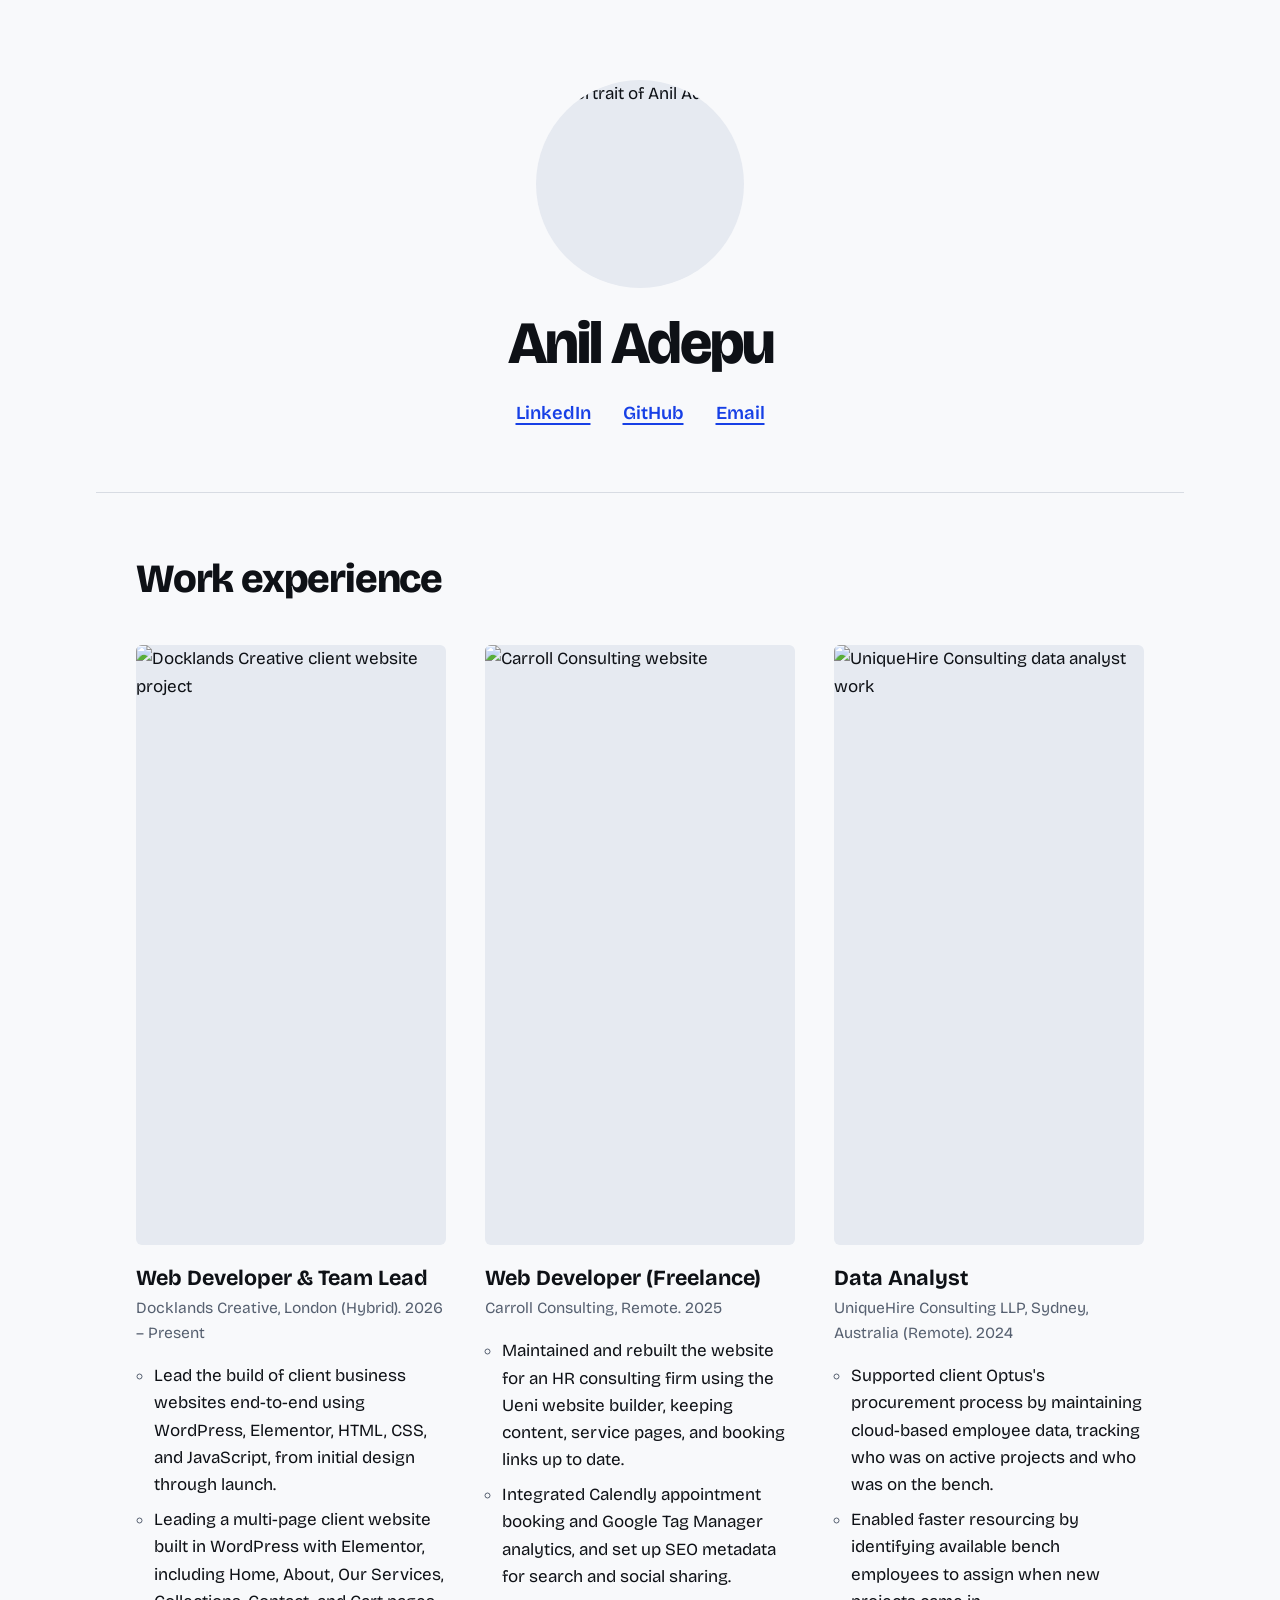
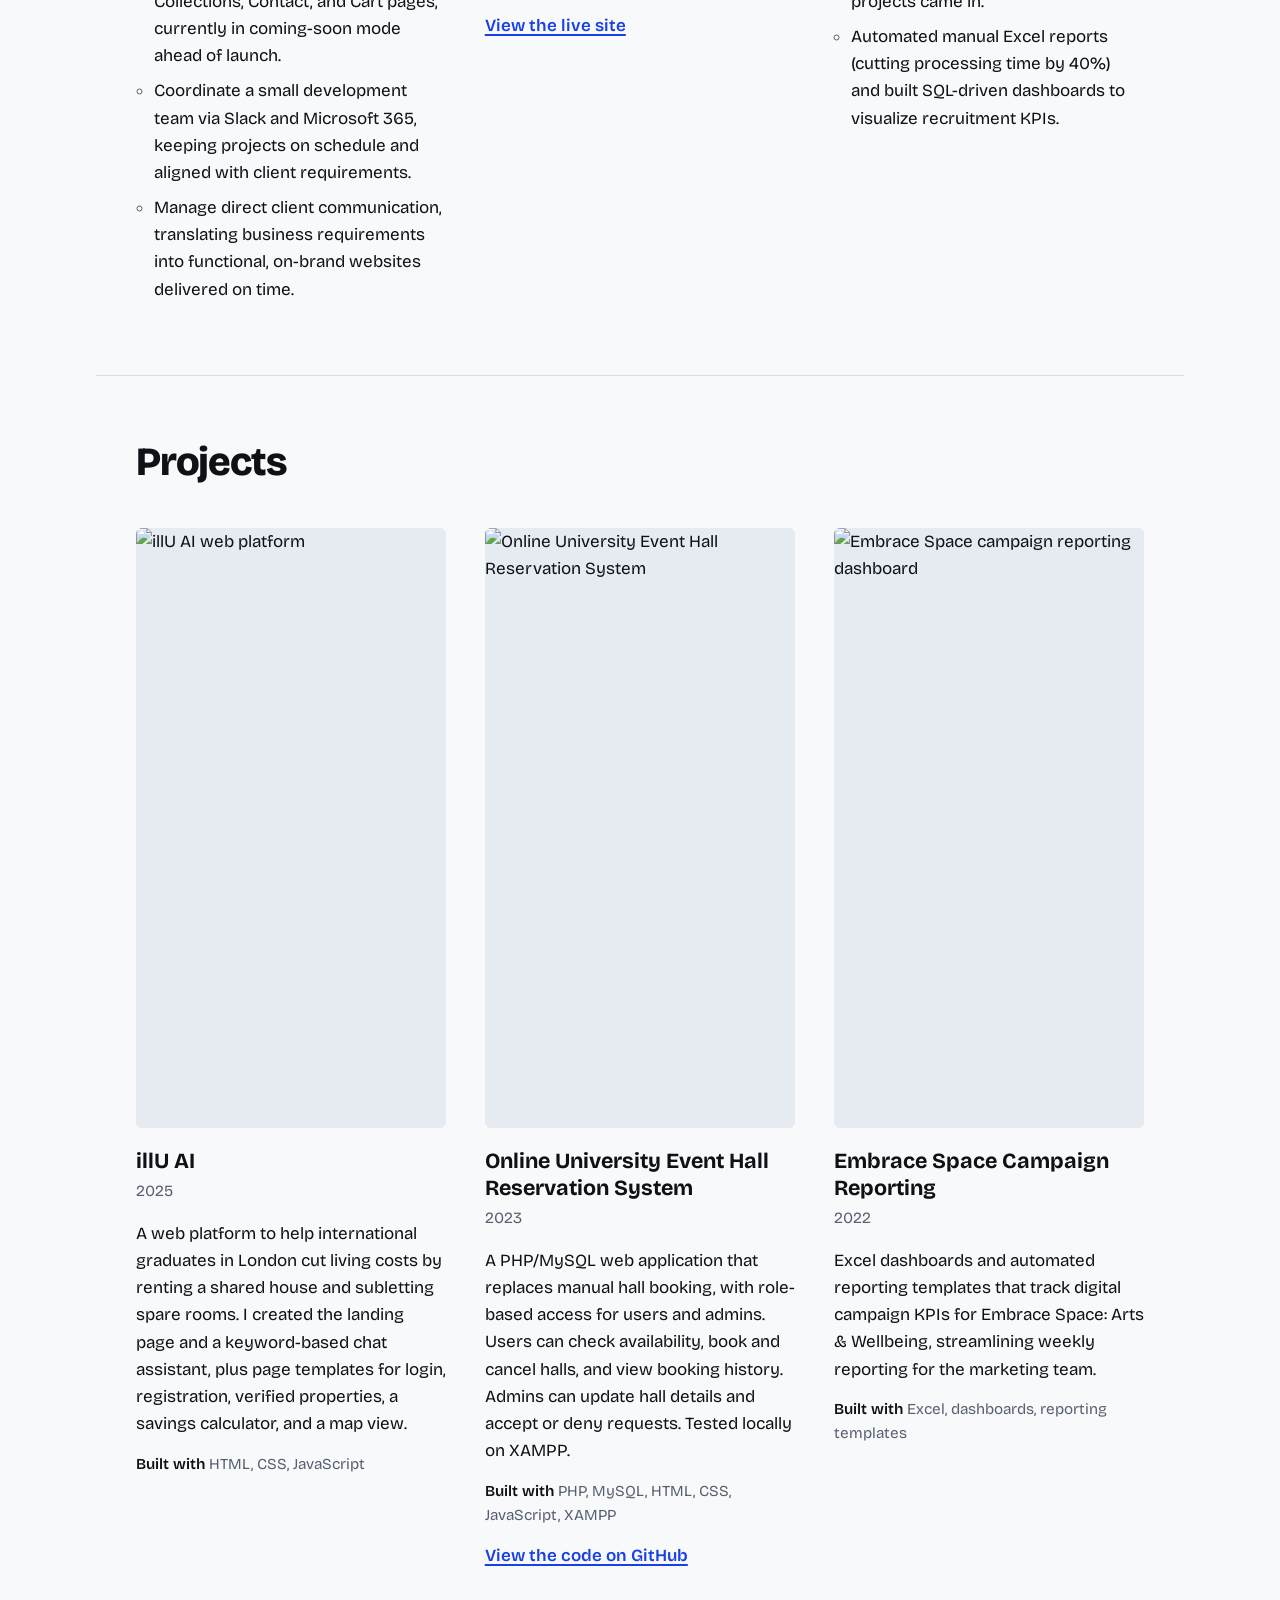
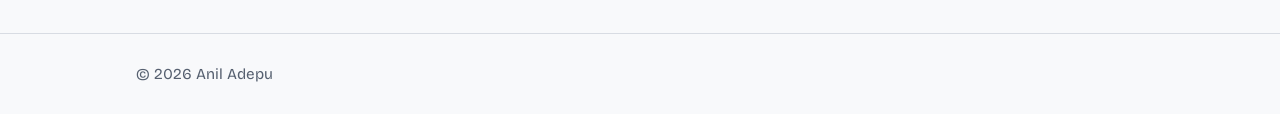
==== index.html @ ca65d655 "Update index.html" ====
<!DOCTYPE html>
<html lang="en-GB">
<head>
  <meta charset="utf-8">
  <meta name="viewport" content="width=device-width, initial-scale=1">
  <title>Anil Adepu | Web Developer, London</title>
  <meta name="description" content="Anil Adepu is a London-based web developer working with WordPress, Elementor, HTML, CSS, JavaScript, PHP/MySQL and SQL. See his work experience and projects.">
  <link rel="preconnect" href="https://fonts.googleapis.com">
  <link rel="preconnect" href="https://fonts.gstatic.com" crossorigin>
  <link href="https://fonts.googleapis.com/css2?family=Bricolage+Grotesque:opsz,wght@12..96,400..800&display=swap" rel="stylesheet">
  <link rel="stylesheet" href="style.css">
</head>
<body>

  <!-- 1. PICTURE + 2. THREE LINKS -->
  <header class="profile wrap">
    <img class="profile-photo" src="images/profile.jpg" width="600" height="600" alt="Portrait of Anil Adepu">
    <h1>Anil Adepu</h1>
    <ul class="profile-links">
      <li><a href="https://www.linkedin.com/in/aniladepu" target="_blank" rel="noopener noreferrer">LinkedIn</a></li>
      <li><a href="https://github.com/Anil358i" target="_blank" rel="noopener noreferrer">GitHub</a></li>
      <li><a href="mailto:aniladepun@gmail.com">Email</a></li>
    </ul>
  </header>

  <main>

    <!-- 3. WORK EXPERIENCE: three images with three descriptions -->
    <section class="section wrap" id="work" aria-labelledby="work-heading">
      <h2 id="work-heading">Work experience</h2>
      <ul class="items">

        <li class="item">
          <img src="images/work-docklands.jpg" width="800" height="600" alt="Docklands Creative client website project" loading="lazy">
          <h3>Web Developer &amp; Team Lead</h3>
          <p class="meta">Docklands Creative, London (Hybrid). 2026 – Present</p>
          <ul>
            <li>Lead the build of client business websites end-to-end using WordPress, Elementor, HTML, CSS, and JavaScript, from initial design through launch.</li>
            <li>Leading a multi-page client website built in WordPress with Elementor, including Home, About, Our Services, Collections, Contact, and Cart pages, currently in coming-soon mode ahead of launch.</li>
            <li>Coordinate a small development team via Slack and Microsoft 365, keeping projects on schedule and aligned with client requirements.</li>
            <li>Manage direct client communication, translating business requirements into functional, on-brand websites delivered on time.</li>
          </ul>
        </li>

        <li class="item">
          <img src="images/work-carroll.jpg" width="800" height="600" alt="Carroll Consulting website" loading="lazy">
          <h3>Web Developer (Freelance)</h3>
          <p class="meta">Carroll Consulting, Remote. 2025</p>
          <ul>
            <li>Maintained and rebuilt the website for an HR consulting firm using the Ueni website builder, keeping content, service pages, and booking links up to date.</li>
            <li>Integrated Calendly appointment booking and Google Tag Manager analytics, and set up SEO metadata for search and social sharing.</li>
          </ul>
          <a class="link" href="https://carrollconsulting.services/" target="_blank" rel="noopener noreferrer">View the live site</a>
        </li>

        <li class="item">
          <img src="images/work-uniquehire.jpg" width="800" height="600" alt="UniqueHire Consulting data analyst work" loading="lazy">
          <h3>Data Analyst</h3>
          <p class="meta">UniqueHire Consulting LLP, Sydney, Australia (Remote). 2024</p>
          <ul>
            <li>Supported client Optus's procurement process by maintaining cloud-based employee data, tracking who was on active projects and who was on the bench.</li>
            <li>Enabled faster resourcing by identifying available bench employees to assign when new projects came in.</li>
            <li>Automated manual Excel reports (cutting processing time by 40%) and built SQL-driven dashboards to visualize recruitment KPIs.</li>
          </ul>
        </li>

      </ul>
    </section>

    <!-- 4. PROJECTS: same idea, three images with three descriptions -->
    <section class="section wrap" id="projects" aria-labelledby="projects-heading">
      <h2 id="projects-heading">Projects</h2>
      <ul class="items">

        <li class="item">
          <img src="images/project-illu-ai.jpg" width="800" height="600" alt="illU AI web platform" loading="lazy">
          <h3>illU AI</h3>
          <p class="meta">2025</p>
          <p class="desc">A web platform to help international graduates in London cut living costs by renting a shared house and subletting spare rooms. I created the landing page and a keyword-based chat assistant, plus page templates for login, registration, verified properties, a savings calculator, and a map view.</p>
          <p class="stack"><b>Built with</b> HTML, CSS, JavaScript</p>
        </li>

        <li class="item">
          <img src="images/project-hall-reservation.jpg" width="800" height="600" alt="Online University Event Hall Reservation System" loading="lazy">
          <h3>Online University Event Hall Reservation System</h3>
          <p class="meta">2023</p>
          <p class="desc">A PHP/MySQL web application that replaces manual hall booking, with role-based access for users and admins. Users can check availability, book and cancel halls, and view booking history. Admins can update hall details and accept or deny requests. Tested locally on XAMPP.</p>
          <p class="stack"><b>Built with</b> PHP, MySQL, HTML, CSS, JavaScript, XAMPP</p>
          <a class="link" href="https://github.com/Anil358i/Online-Uni-Event-Hall-Reservation-System" target="_blank" rel="noopener noreferrer">View the code on GitHub</a>
        </li>

        <li class="item">
          <img src="images/project-embrace-space.jpg" width="800" height="600" alt="Embrace Space campaign reporting dashboard" loading="lazy">
          <h3>Embrace Space Campaign Reporting</h3>
          <p class="meta">2022</p>
          <p class="desc">Excel dashboards and automated reporting templates that track digital campaign KPIs for Embrace Space: Arts &amp; Wellbeing, streamlining weekly reporting for the marketing team.</p>
          <p class="stack"><b>Built with</b> Excel, dashboards, reporting templates</p>
        </li>

      </ul>
    </section>

  </main>

  <footer>
    <div class="wrap">&copy; 2026 Anil Adepu</div>
  </footer>

</body>
</html>
---- style.css ----
/* ============================================================
   Anil Adepu portfolio - style.css
   Colours are set once in :root. Change them here to restyle the page.
   ============================================================ */

:root {
  --bg: #F8F9FB;
  --panel: #E6EAF1;
  --ink: #0E1116;
  --muted: #566070;
  --rule: #D8DCE3;
  --link: #1740E6;
  color-scheme: light;
}

/* Dark mode follows the visitor's device setting */
@media (prefers-color-scheme: dark) {
  :root {
    --bg: #0C0F14;
    --panel: #1A202A;
    --ink: #E9ECF1;
    --muted: #9AA4B2;
    --rule: #252B35;
    --link: #8FAAFF;
    color-scheme: dark;
  }
}

*, *::before, *::after { box-sizing: border-box; }

html { scroll-behavior: smooth; }
@media (prefers-reduced-motion: reduce) { html { scroll-behavior: auto; } }

body {
  margin: 0;
  background: var(--bg);
  color: var(--ink);
  font-family: "Bricolage Grotesque", system-ui, -apple-system, "Segoe UI", Roboto, sans-serif;
  font-size: 1.0625rem;
  line-height: 1.6;
  font-variation-settings: "opsz" 14;
  -webkit-font-smoothing: antialiased;
}

.wrap {
  max-width: 68rem;
  margin-inline: auto;
  padding-inline: clamp(1.25rem, 4vw, 2.5rem);
}

a {
  color: var(--link);
  text-decoration: underline;
  text-decoration-thickness: 1.5px;
  text-underline-offset: 0.2em;
}
a:hover { text-decoration-thickness: 3px; }
a:focus-visible { outline: 3px solid var(--link); outline-offset: 3px; border-radius: 2px; }

/* ---------- 1. Picture and 2. Three links ---------- */

.profile {
  text-align: center;
  padding-block: clamp(2.5rem, 7vw, 5rem) clamp(2.5rem, 6vw, 4rem);
}

.profile-photo {
  display: block;
  width: clamp(9rem, 26vw, 13rem);
  height: clamp(9rem, 26vw, 13rem);
  margin-inline: auto;
  border-radius: 50%;
  object-fit: cover;
  background: var(--panel);
}

.profile h1 {
  margin: 1.5rem 0 0;
  font-size: clamp(2.25rem, 7vw, 3.75rem);
  line-height: 1.05;
  letter-spacing: -0.035em;
  font-weight: 800;
  font-variation-settings: "opsz" 96;
}

.profile-links {
  display: flex;
  justify-content: center;
  flex-wrap: wrap;
  gap: 0.5rem 2rem;
  margin: 1.5rem 0 0;
  padding: 0;
  list-style: none;
  font-size: 1.15rem;
  font-weight: 600;
}

/* ---------- 3. Work experience and 4. Projects ---------- */

.section {
  padding-block: clamp(2.5rem, 6vw, 4rem);
  border-top: 1px solid var(--rule);
}

.section > h2 {
  margin: 0 0 clamp(1.75rem, 4vw, 2.75rem);
  font-size: clamp(1.75rem, 4.5vw, 2.5rem);
  line-height: 1.1;
  letter-spacing: -0.03em;
  font-weight: 800;
  font-variation-settings: "opsz" 48;
}

/* Three items per row on wide screens, two on tablets, one on phones */
.items {
  display: grid;
  grid-template-columns: repeat(auto-fit, minmax(17.5rem, 1fr));
  gap: clamp(2rem, 4vw, 3rem) clamp(1.5rem, 3vw, 2.5rem);
  margin: 0;
  padding: 0;
  list-style: none;
  align-items: start;
}

.item img {
  display: block;
  width: 100%;
  aspect-ratio: 4 / 3;
  object-fit: cover;
  border-radius: 6px;
  background: var(--panel);
}

.item h3 {
  margin: 1.25rem 0 0;
  font-size: 1.35rem;
  line-height: 1.25;
  font-weight: 700;
  font-variation-settings: "opsz" 24;
}

.item .meta {
  margin: 0.25rem 0 0;
  color: var(--muted);
  font-size: 0.975rem;
}

.item ul {
  margin: 1rem 0 0;
  padding-left: 1.1rem;
}
.item li { margin-bottom: 0.5rem; }
.item li::marker { color: var(--muted); }

.item p.desc { margin: 1rem 0 0; }

.item .stack {
  margin: 0.9rem 0 0;
  color: var(--muted);
  font-size: 0.95rem;
}
.item .stack b { color: var(--ink); font-weight: 600; }

.item .link {
  display: inline-block;
  margin-top: 0.9rem;
  font-weight: 600;
}

/* ---------- Footer ---------- */

footer {
  border-top: 1px solid var(--rule);
  padding-block: 1.75rem;
  color: var(--muted);
  font-size: 0.95rem;
}
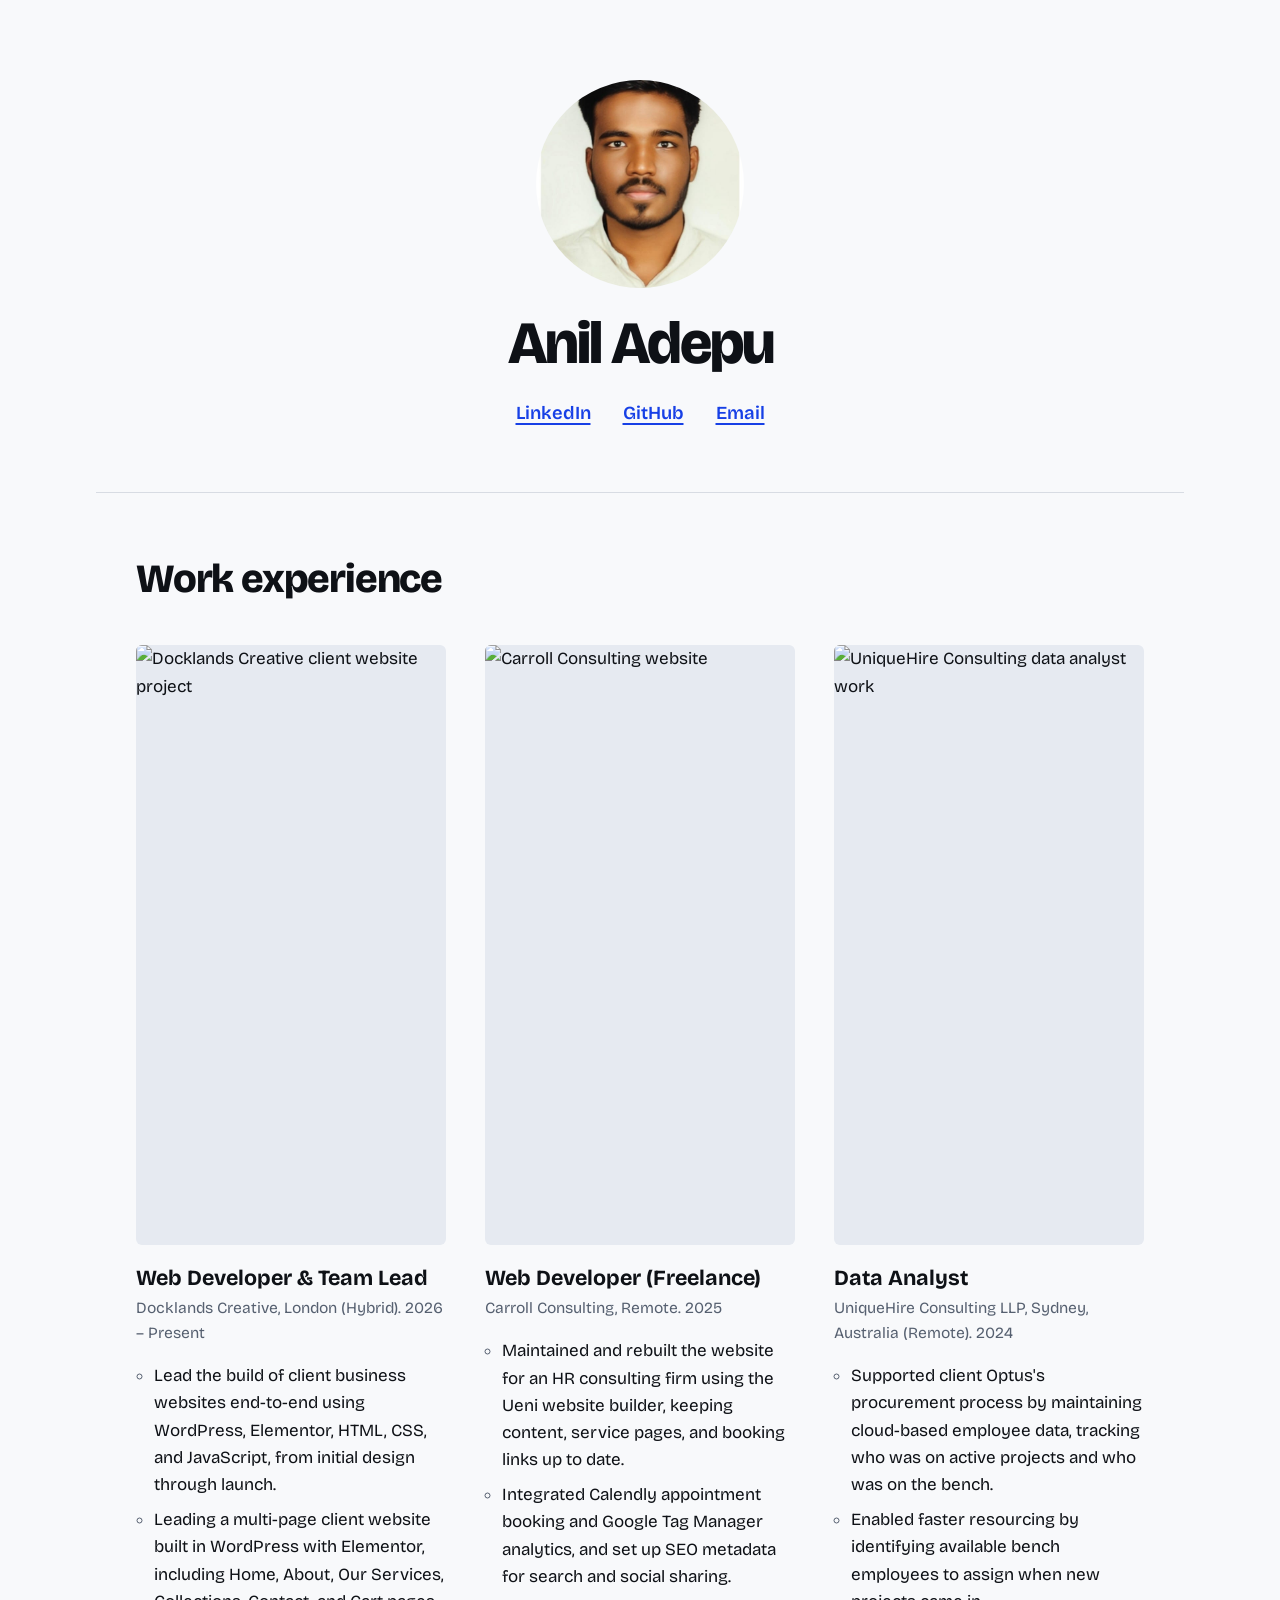
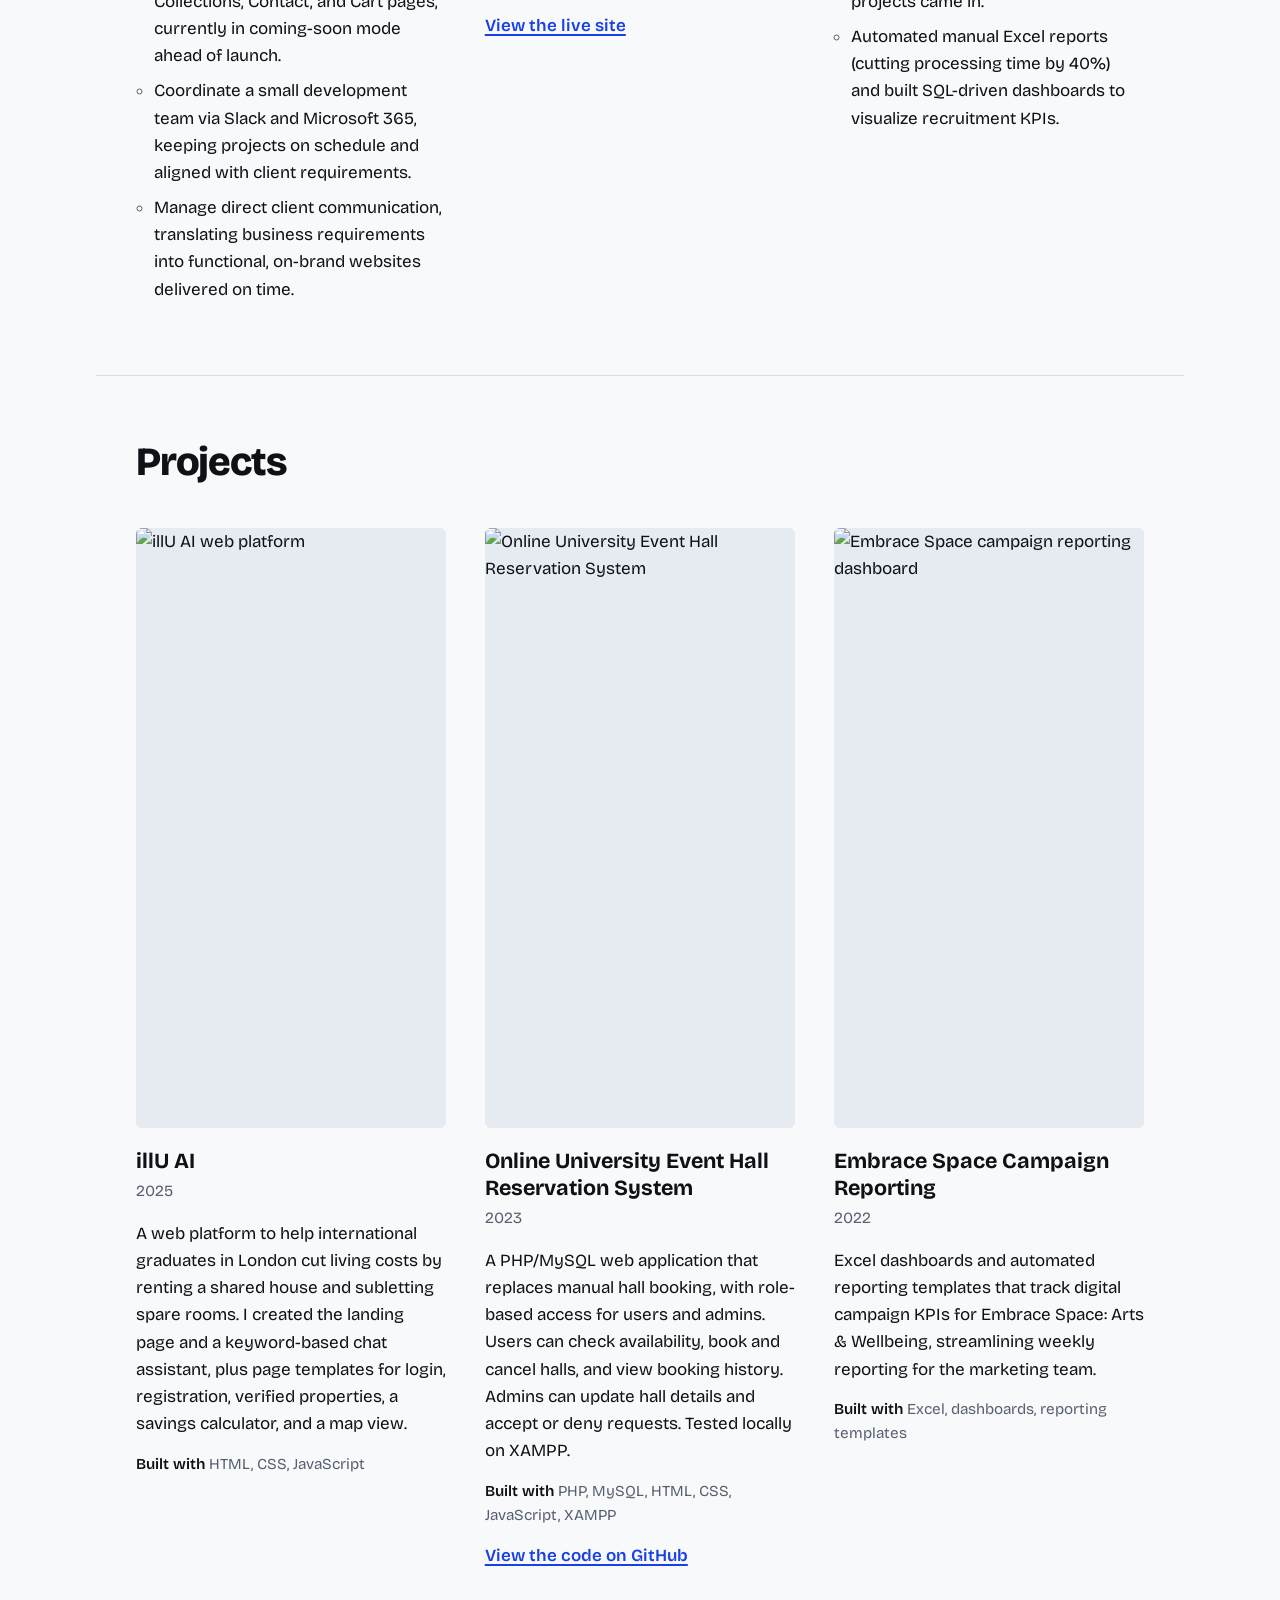
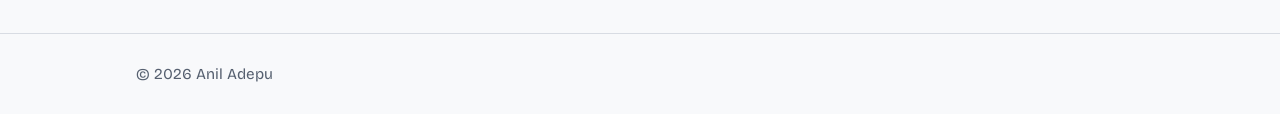
==== commit ae11423a: "Update index.html" ====
--- a/index.html
+++ b/index.html
@@ -14,7 +14,7 @@
 
   <!-- 1. PICTURE + 2. THREE LINKS -->
   <header class="profile wrap">
-    <img class="profile-photo" src="images/profile.jpg" width="600" height="600" alt="Portrait of Anil Adepu">
+    <img class="profile-photo" src="images/profile.jpg.jpeg" width="600" height="600" alt="Portrait of Anil Adepu">
     <h1>Anil Adepu</h1>
     <ul class="profile-links">
       <li><a href="https://www.linkedin.com/in/aniladepu" target="_blank" rel="noopener noreferrer">LinkedIn</a></li>
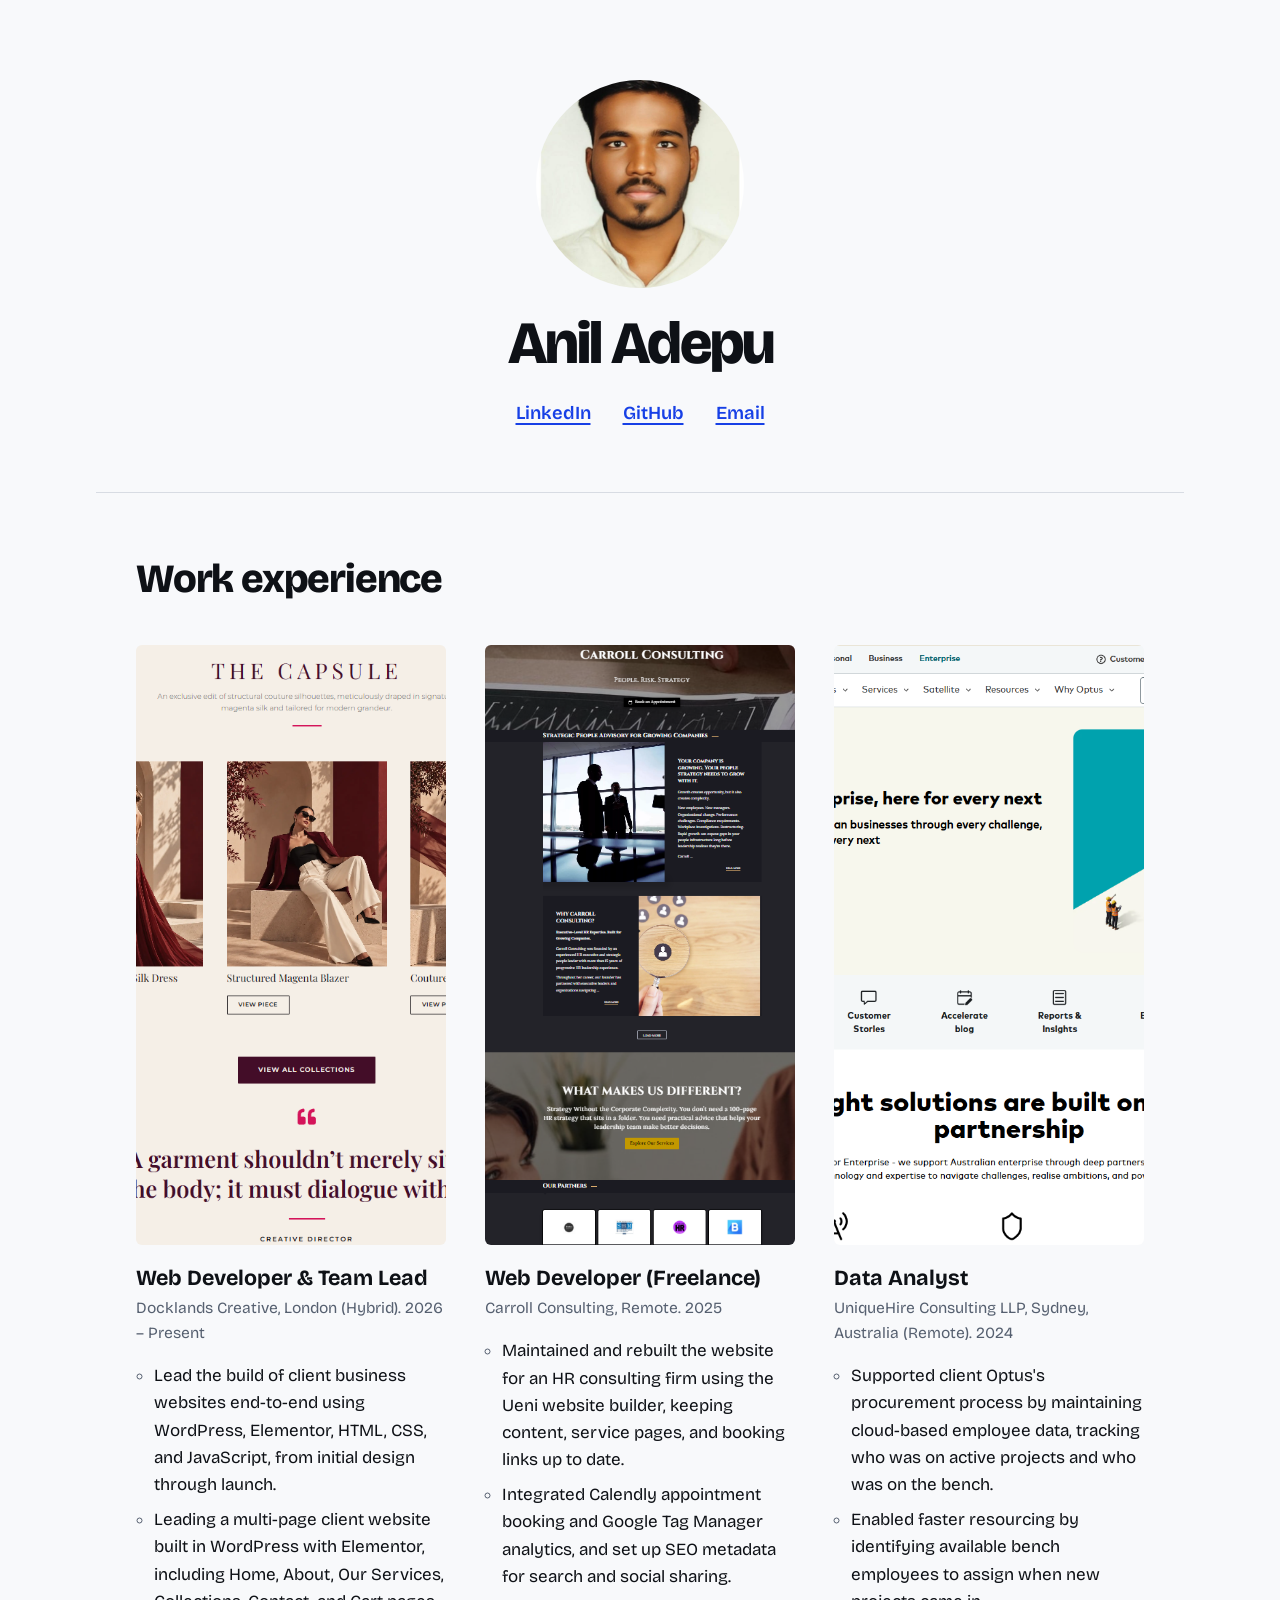
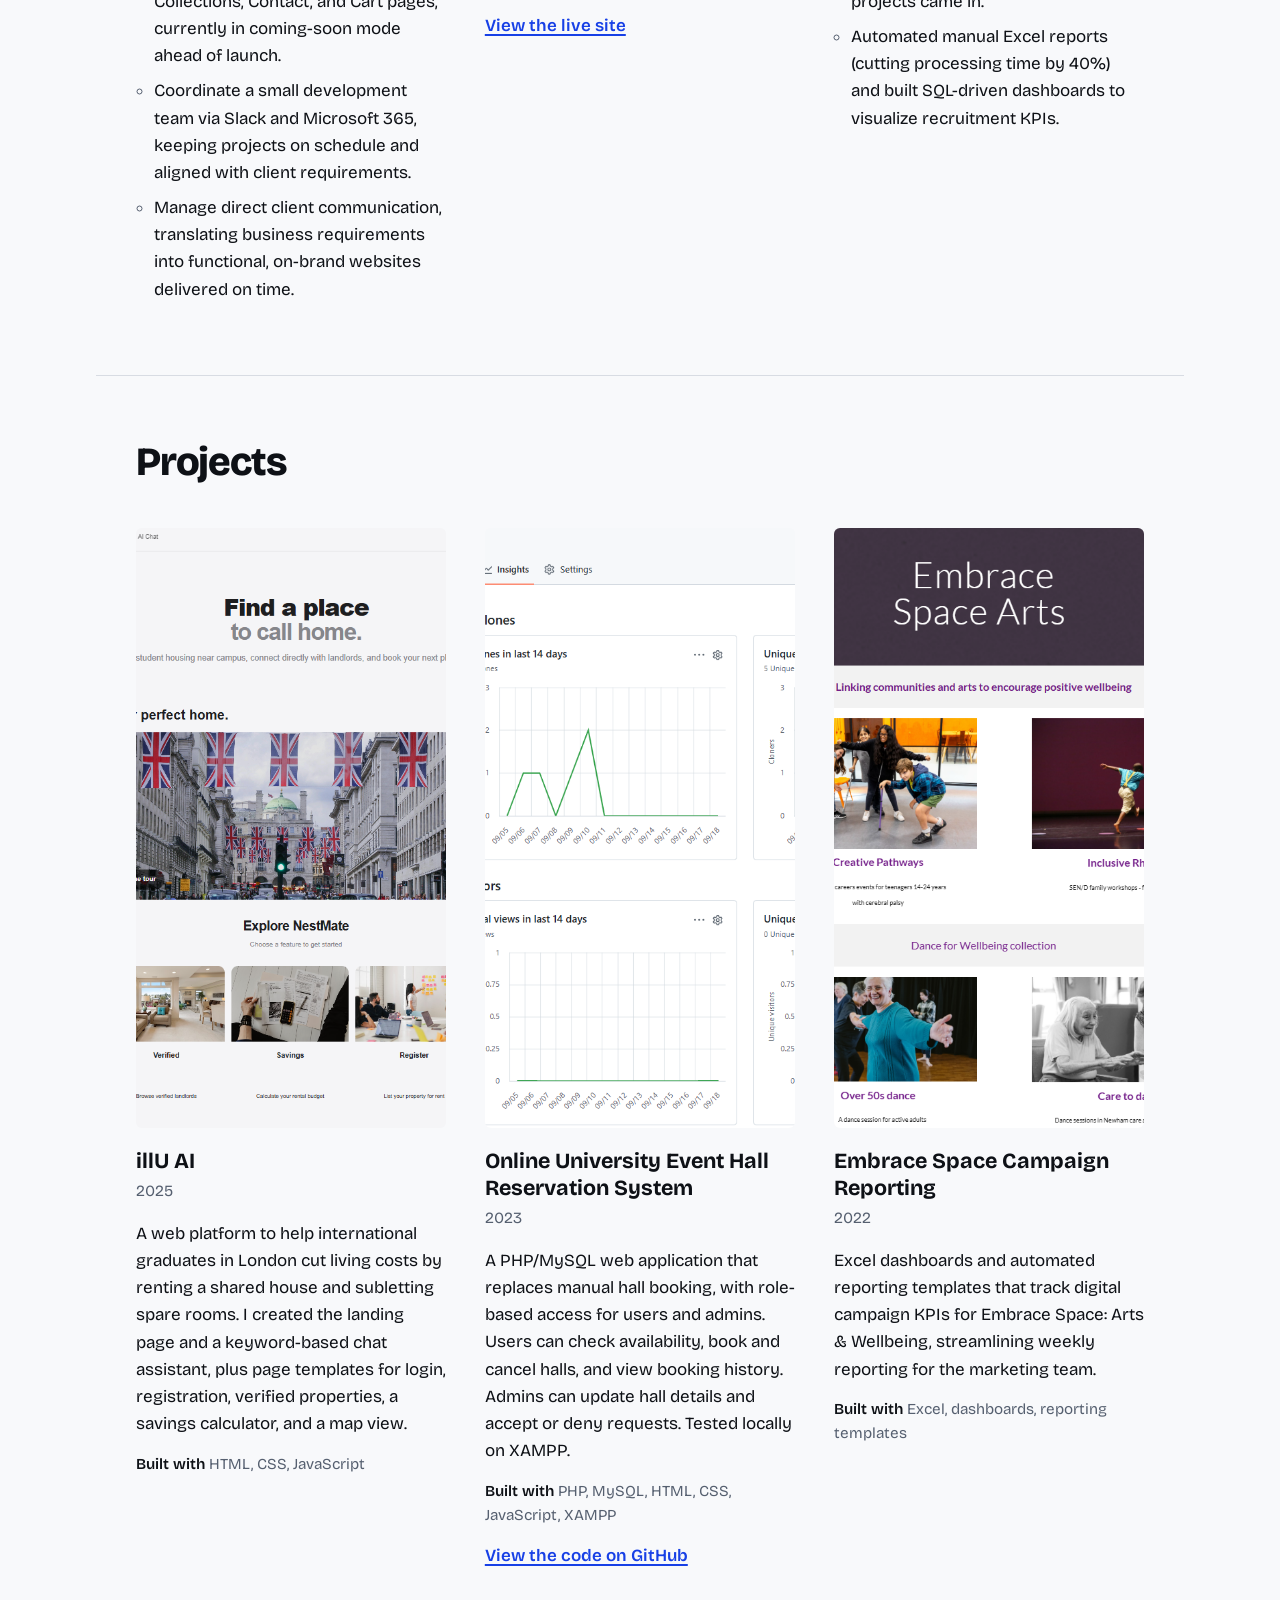
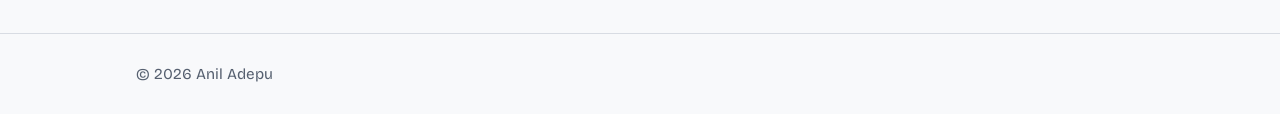
==== commit 5d82fec5: "Update index.html" ====
--- a/index.html
+++ b/index.html
@@ -31,7 +31,7 @@
       <ul class="items">
 
         <li class="item">
-          <img src="images/work-docklands.jpg" width="800" height="600" alt="Docklands Creative client website project" loading="lazy">
+          <img src="images/work-docklands.jpg.png" width="800" height="600" alt="Docklands Creative client website project" loading="lazy">
           <h3>Web Developer &amp; Team Lead</h3>
           <p class="meta">Docklands Creative, London (Hybrid). 2026 – Present</p>
           <ul>
@@ -43,7 +43,7 @@
         </li>
 
         <li class="item">
-          <img src="images/work-carroll.jpg" width="800" height="600" alt="Carroll Consulting website" loading="lazy">
+          <img src="images/work-carroll.jpg.png" width="800" height="600" alt="Carroll Consulting website" loading="lazy">
           <h3>Web Developer (Freelance)</h3>
           <p class="meta">Carroll Consulting, Remote. 2025</p>
           <ul>
@@ -54,7 +54,7 @@
         </li>
 
         <li class="item">
-          <img src="images/work-uniquehire.jpg" width="800" height="600" alt="UniqueHire Consulting data analyst work" loading="lazy">
+          <img src="images/work-uniquehire.jpg.png" width="800" height="600" alt="UniqueHire Consulting data analyst work" loading="lazy">
           <h3>Data Analyst</h3>
           <p class="meta">UniqueHire Consulting LLP, Sydney, Australia (Remote). 2024</p>
           <ul>
@@ -73,7 +73,7 @@
       <ul class="items">
 
         <li class="item">
-          <img src="images/project-illu-ai.jpg" width="800" height="600" alt="illU AI web platform" loading="lazy">
+          <img src="images/project-illu-ai.jpg.png" width="800" height="600" alt="illU AI web platform" loading="lazy">
           <h3>illU AI</h3>
           <p class="meta">2025</p>
           <p class="desc">A web platform to help international graduates in London cut living costs by renting a shared house and subletting spare rooms. I created the landing page and a keyword-based chat assistant, plus page templates for login, registration, verified properties, a savings calculator, and a map view.</p>
@@ -81,7 +81,7 @@
         </li>
 
         <li class="item">
-          <img src="images/project-hall-reservation.jpg" width="800" height="600" alt="Online University Event Hall Reservation System" loading="lazy">
+          <img src="images/project-hall-reservation.jpg.png" width="800" height="600" alt="Online University Event Hall Reservation System" loading="lazy">
           <h3>Online University Event Hall Reservation System</h3>
           <p class="meta">2023</p>
           <p class="desc">A PHP/MySQL web application that replaces manual hall booking, with role-based access for users and admins. Users can check availability, book and cancel halls, and view booking history. Admins can update hall details and accept or deny requests. Tested locally on XAMPP.</p>
@@ -90,7 +90,7 @@
         </li>
 
         <li class="item">
-          <img src="images/project-embrace-space.jpg" width="800" height="600" alt="Embrace Space campaign reporting dashboard" loading="lazy">
+          <img src="images/project-embrace-space.jpg.png" width="800" height="600" alt="Embrace Space campaign reporting dashboard" loading="lazy">
           <h3>Embrace Space Campaign Reporting</h3>
           <p class="meta">2022</p>
           <p class="desc">Excel dashboards and automated reporting templates that track digital campaign KPIs for Embrace Space: Arts &amp; Wellbeing, streamlining weekly reporting for the marketing team.</p>
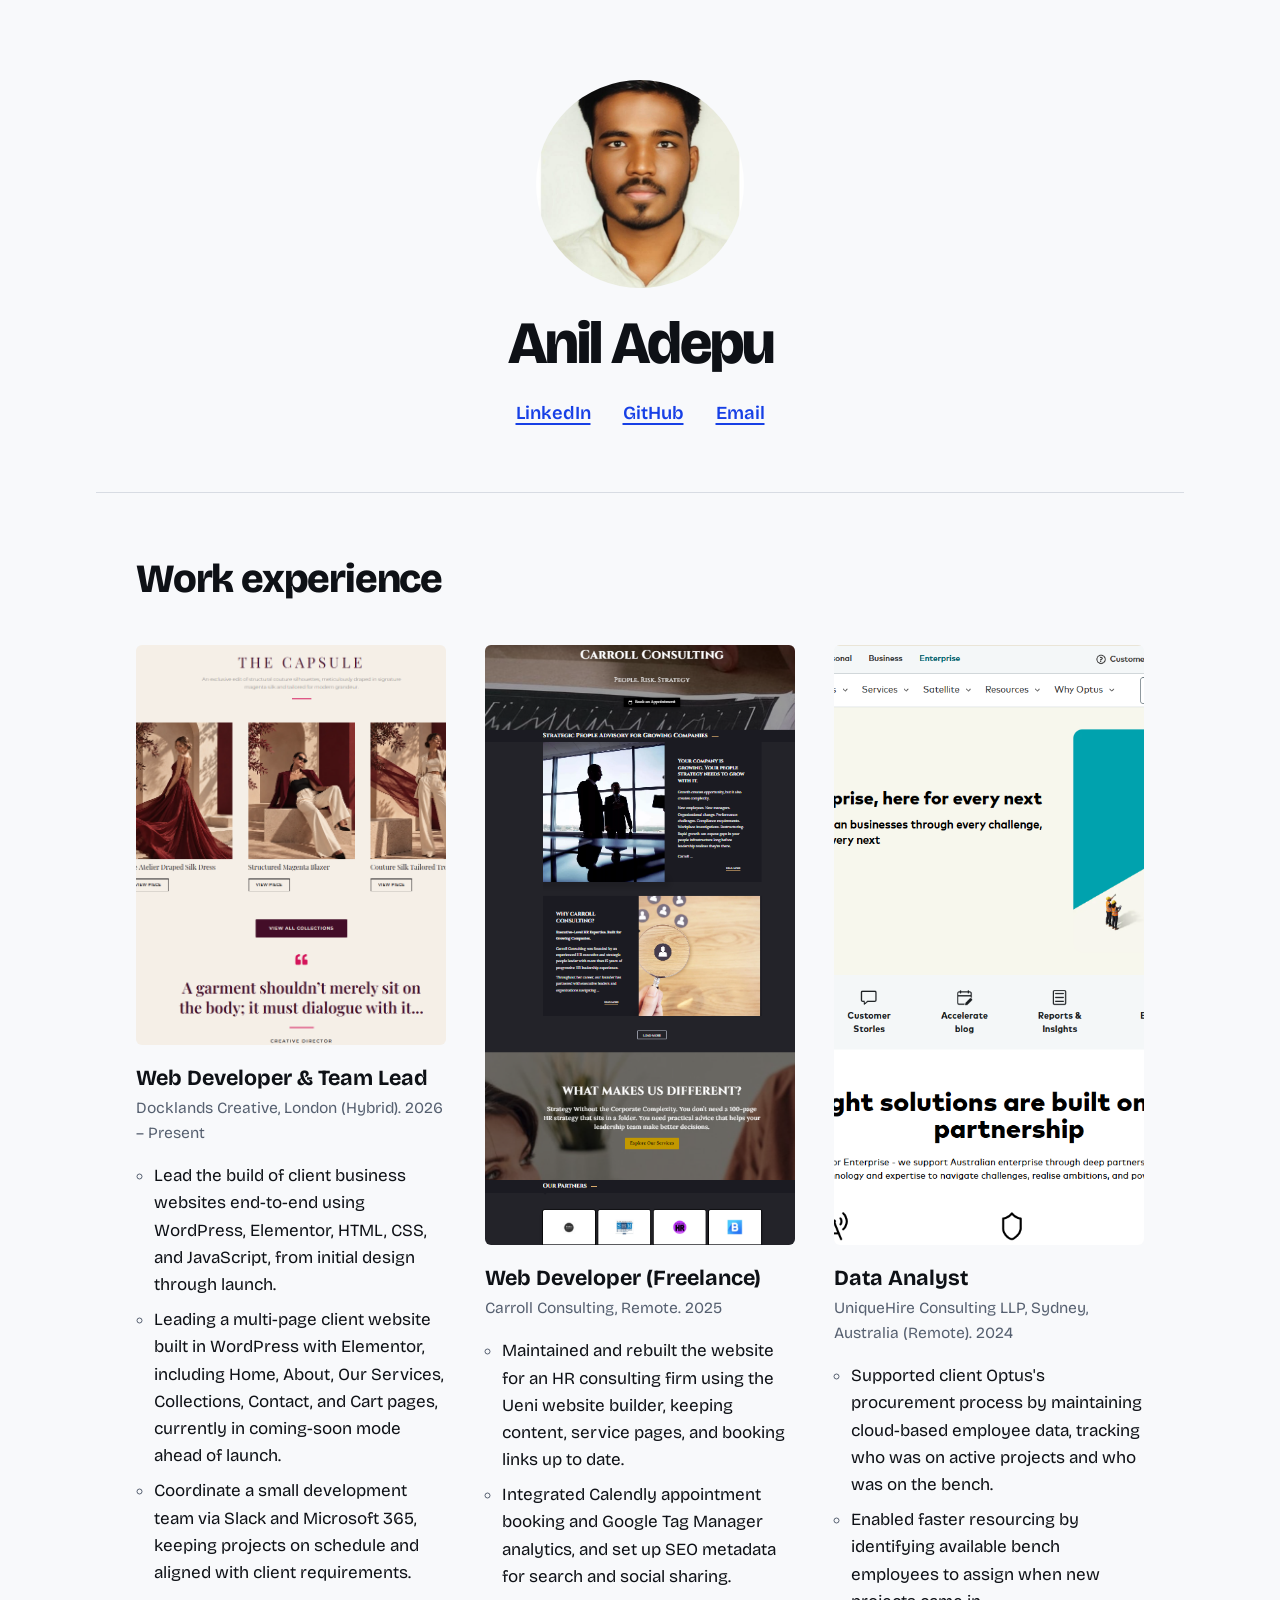
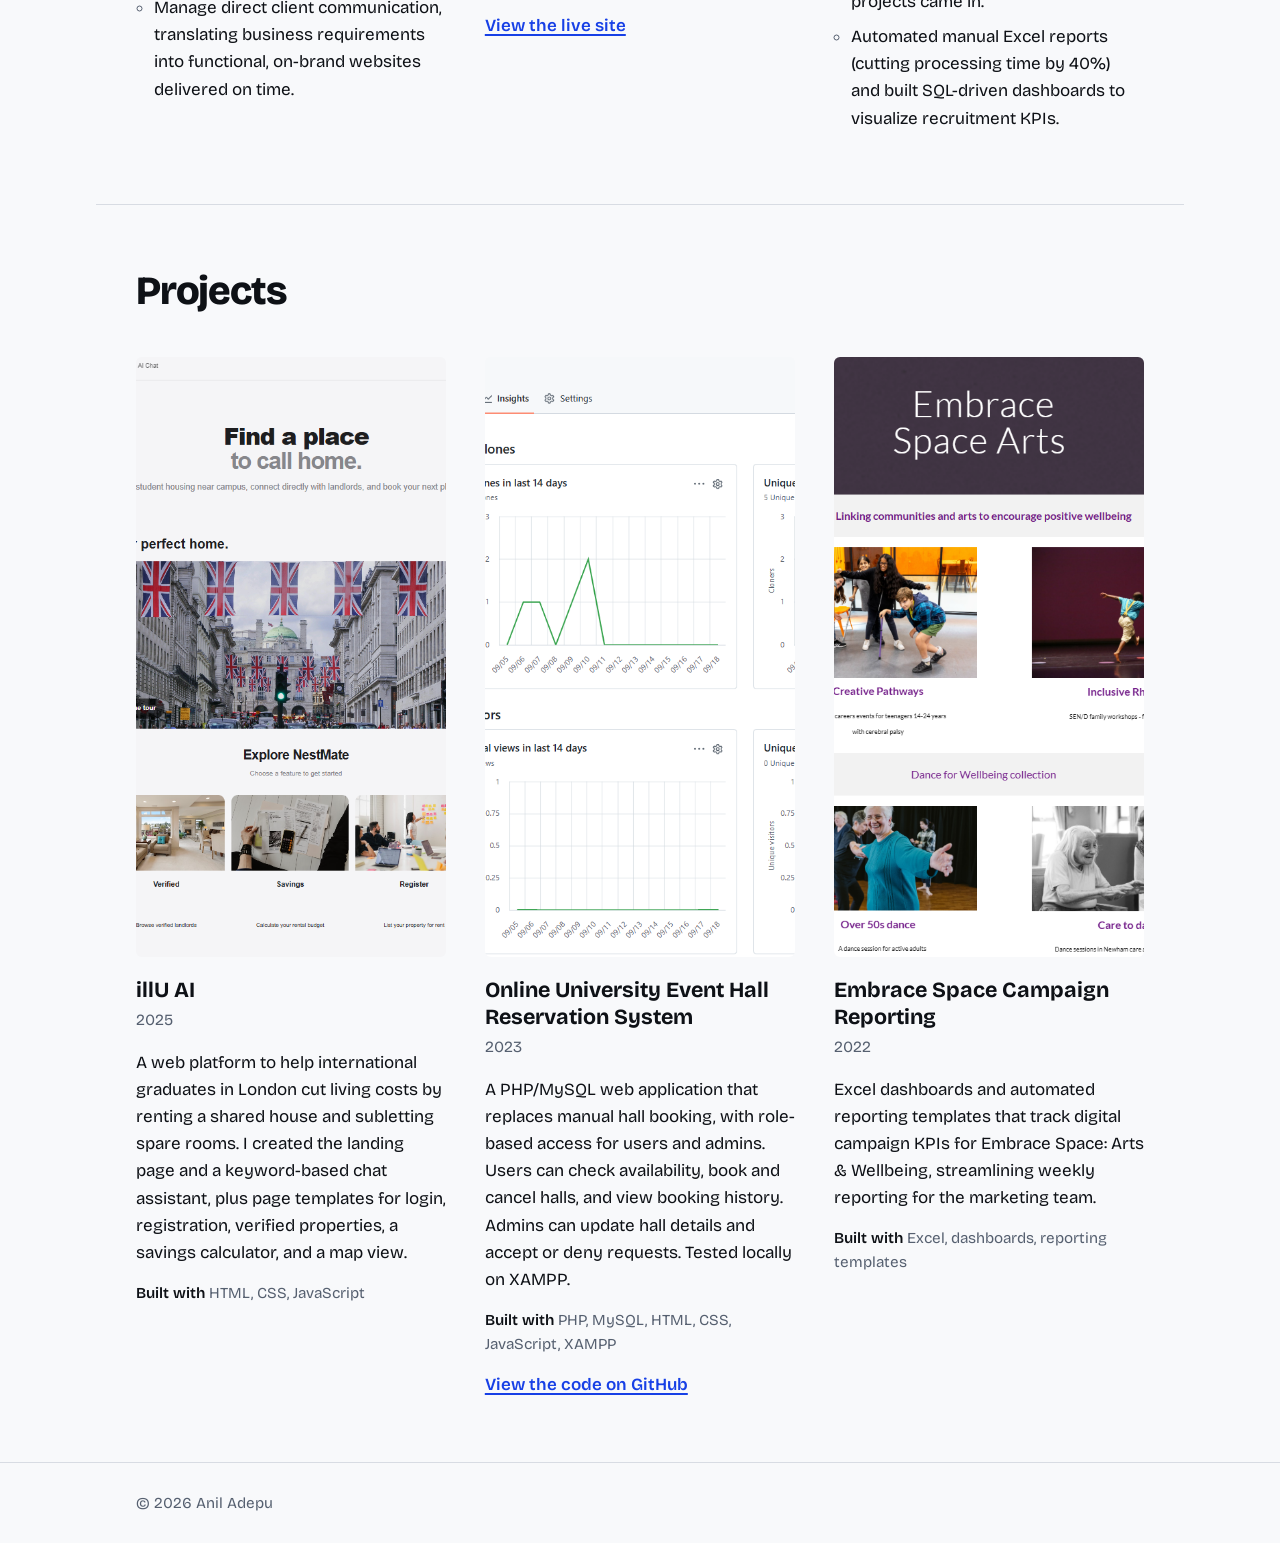
==== commit e2a12a31: "Update index.html" ====
--- a/index.html
+++ b/index.html
@@ -31,7 +31,7 @@
       <ul class="items">
 
         <li class="item">
-          <img src="images/work-docklands.jpg.png" width="800" height="600" alt="Docklands Creative client website project" loading="lazy">
+          <img src="images/work-docklands.jpg.png" width="800" height="400" alt="Docklands Creative client website project" loading="lazy">
           <h3>Web Developer &amp; Team Lead</h3>
           <p class="meta">Docklands Creative, London (Hybrid). 2026 – Present</p>
           <ul>
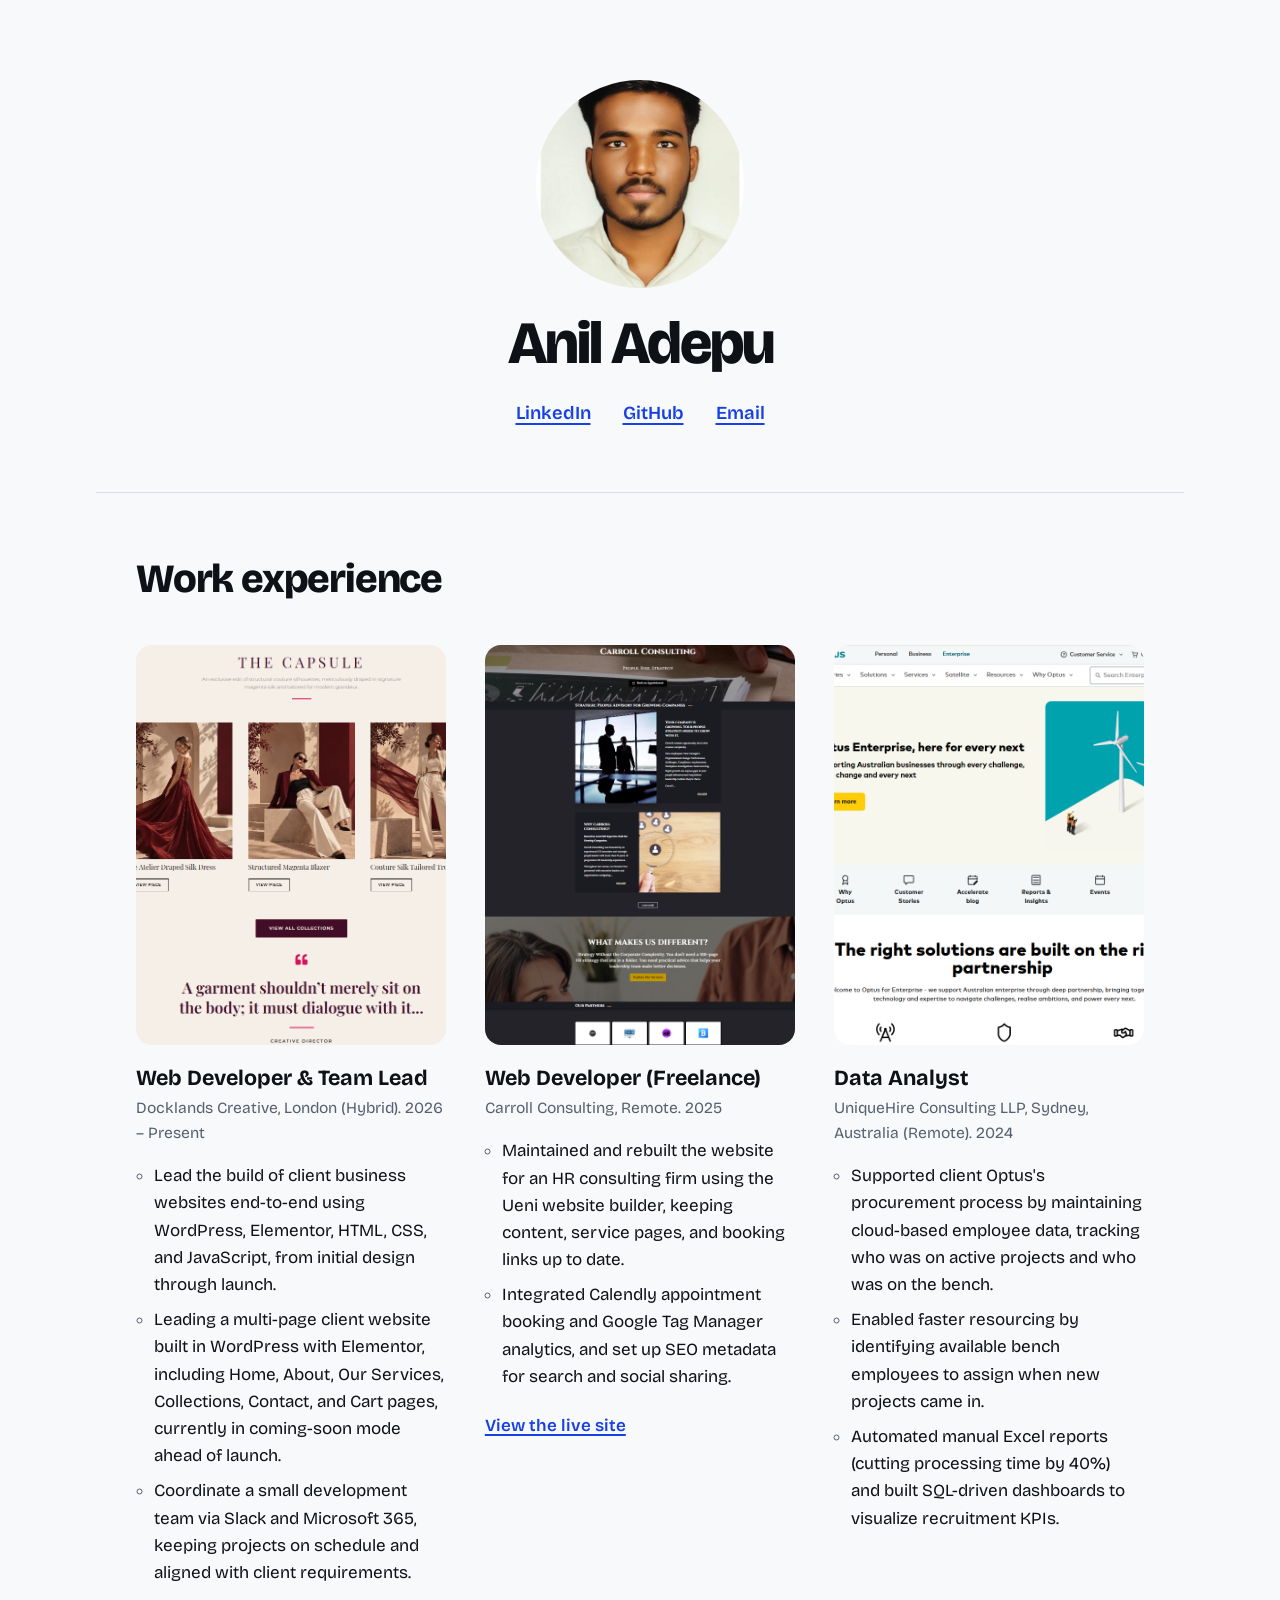
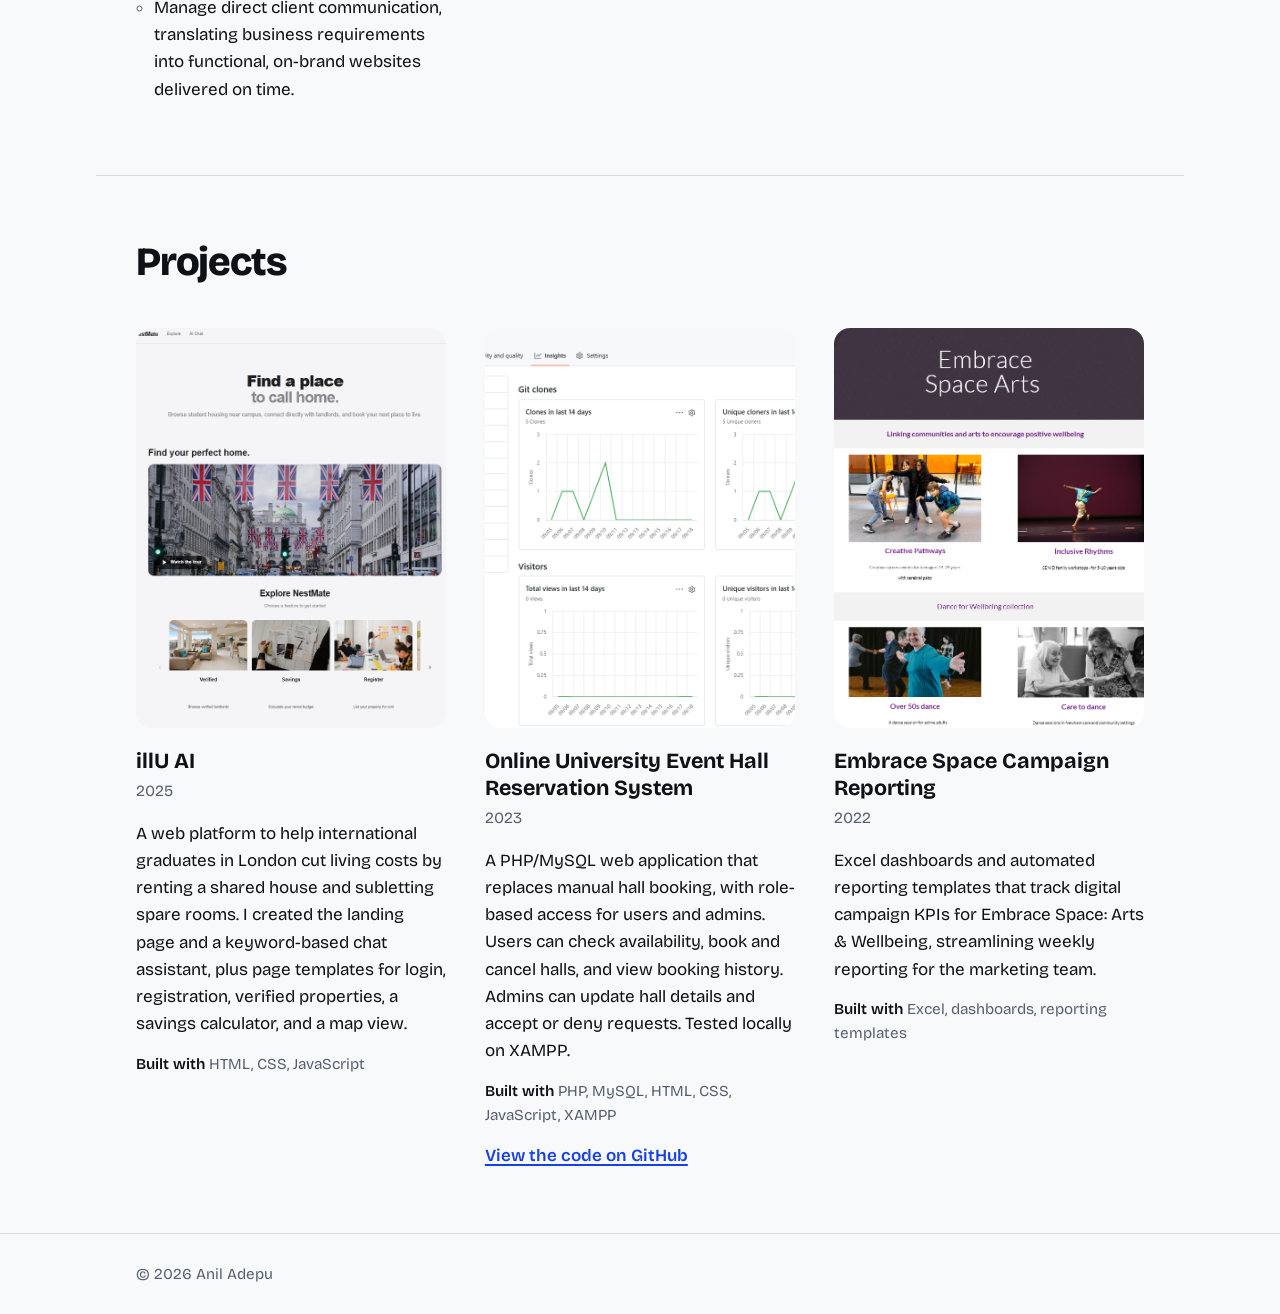
==== commit cfcb1965: "Update index.html" ====
--- a/index.html
+++ b/index.html
@@ -43,7 +43,7 @@
         </li>
 
         <li class="item">
-          <img src="images/work-carroll.jpg.png" width="800" height="600" alt="Carroll Consulting website" loading="lazy">
+          <img src="images/work-carroll.jpg.png" width="800" height="400" alt="Carroll Consulting website" loading="lazy">
           <h3>Web Developer (Freelance)</h3>
           <p class="meta">Carroll Consulting, Remote. 2025</p>
           <ul>
@@ -54,7 +54,7 @@
         </li>
 
         <li class="item">
-          <img src="images/work-uniquehire.jpg.png" width="800" height="600" alt="UniqueHire Consulting data analyst work" loading="lazy">
+          <img src="images/work-uniquehire.jpg.png" width="800" height="400" alt="UniqueHire Consulting data analyst work" loading="lazy">
           <h3>Data Analyst</h3>
           <p class="meta">UniqueHire Consulting LLP, Sydney, Australia (Remote). 2024</p>
           <ul>
@@ -73,7 +73,7 @@
       <ul class="items">
 
         <li class="item">
-          <img src="images/project-illu-ai.jpg.png" width="800" height="600" alt="illU AI web platform" loading="lazy">
+          <img src="images/project-illu-ai.jpg.png" width="800" height="400" alt="illU AI web platform" loading="lazy">
           <h3>illU AI</h3>
           <p class="meta">2025</p>
           <p class="desc">A web platform to help international graduates in London cut living costs by renting a shared house and subletting spare rooms. I created the landing page and a keyword-based chat assistant, plus page templates for login, registration, verified properties, a savings calculator, and a map view.</p>
@@ -81,7 +81,7 @@
         </li>
 
         <li class="item">
-          <img src="images/project-hall-reservation.jpg.png" width="800" height="600" alt="Online University Event Hall Reservation System" loading="lazy">
+          <img src="images/project-hall-reservation.jpg.png" width="800" height="400" alt="Online University Event Hall Reservation System" loading="lazy">
           <h3>Online University Event Hall Reservation System</h3>
           <p class="meta">2023</p>
           <p class="desc">A PHP/MySQL web application that replaces manual hall booking, with role-based access for users and admins. Users can check availability, book and cancel halls, and view booking history. Admins can update hall details and accept or deny requests. Tested locally on XAMPP.</p>
@@ -90,7 +90,7 @@
         </li>
 
         <li class="item">
-          <img src="images/project-embrace-space.jpg.png" width="800" height="600" alt="Embrace Space campaign reporting dashboard" loading="lazy">
+          <img src="images/project-embrace-space.jpg.png" width="800" height="400" alt="Embrace Space campaign reporting dashboard" loading="lazy">
           <h3>Embrace Space Campaign Reporting</h3>
           <p class="meta">2022</p>
           <p class="desc">Excel dashboards and automated reporting templates that track digital campaign KPIs for Embrace Space: Arts &amp; Wellbeing, streamlining weekly reporting for the marketing team.</p>
--- a/style.css
+++ b/style.css
@@ -10,6 +10,9 @@
   --muted: #566070;
   --rule: #D8DCE3;
   --link: #1740E6;
+  --shadow: 0 14px 30px rgba(14, 17, 22, 0.18);
+  --img-radius: 16px;      /* how round the image corners are */
+  --img-ratio: 16 / 10;    /* image shape: wider number first = wider rectangle */
   color-scheme: light;
 }
 
@@ -22,6 +25,7 @@
     --muted: #9AA4B2;
     --rule: #252B35;
     --link: #8FAAFF;
+    --shadow: 0 14px 30px rgba(0, 0, 0, 0.55);
     color-scheme: dark;
   }
 }
@@ -72,6 +76,7 @@
   border-radius: 50%;
   object-fit: cover;
   background: var(--panel);
+  transition: transform 0.25s ease, box-shadow 0.25s ease;
 }
 
 .profile h1 {
@@ -122,13 +127,42 @@
   align-items: start;
 }
 
+/* Rounded rectangle images */
 .item img {
   display: block;
+  position: relative;
   width: 100%;
-  aspect-ratio: 4 / 3;
+  aspect-ratio: var(--img-ratio);
   object-fit: cover;
-  border-radius: 6px;
+  border-radius: var(--img-radius);
   background: var(--panel);
+  transition: transform 0.25s ease, box-shadow 0.25s ease;
+}
+
+/* Pop effect when the mouse is over an image */
+@media (hover: hover) {
+  .item img:hover,
+  .profile-photo:hover {
+    z-index: 2;
+    transform: translateY(-6px) scale(1.04);
+    box-shadow: var(--shadow);
+  }
+}
+
+/* Small press effect when tapped on a phone */
+.item img:active,
+.profile-photo:active {
+  transform: scale(1.02);
+}
+
+/* No movement for visitors who have asked their device to reduce motion */
+@media (prefers-reduced-motion: reduce) {
+  .item img,
+  .profile-photo { transition: none; }
+  .item img:hover,
+  .profile-photo:hover,
+  .item img:active,
+  .profile-photo:active { transform: none; }
 }
 
 .item h3 {
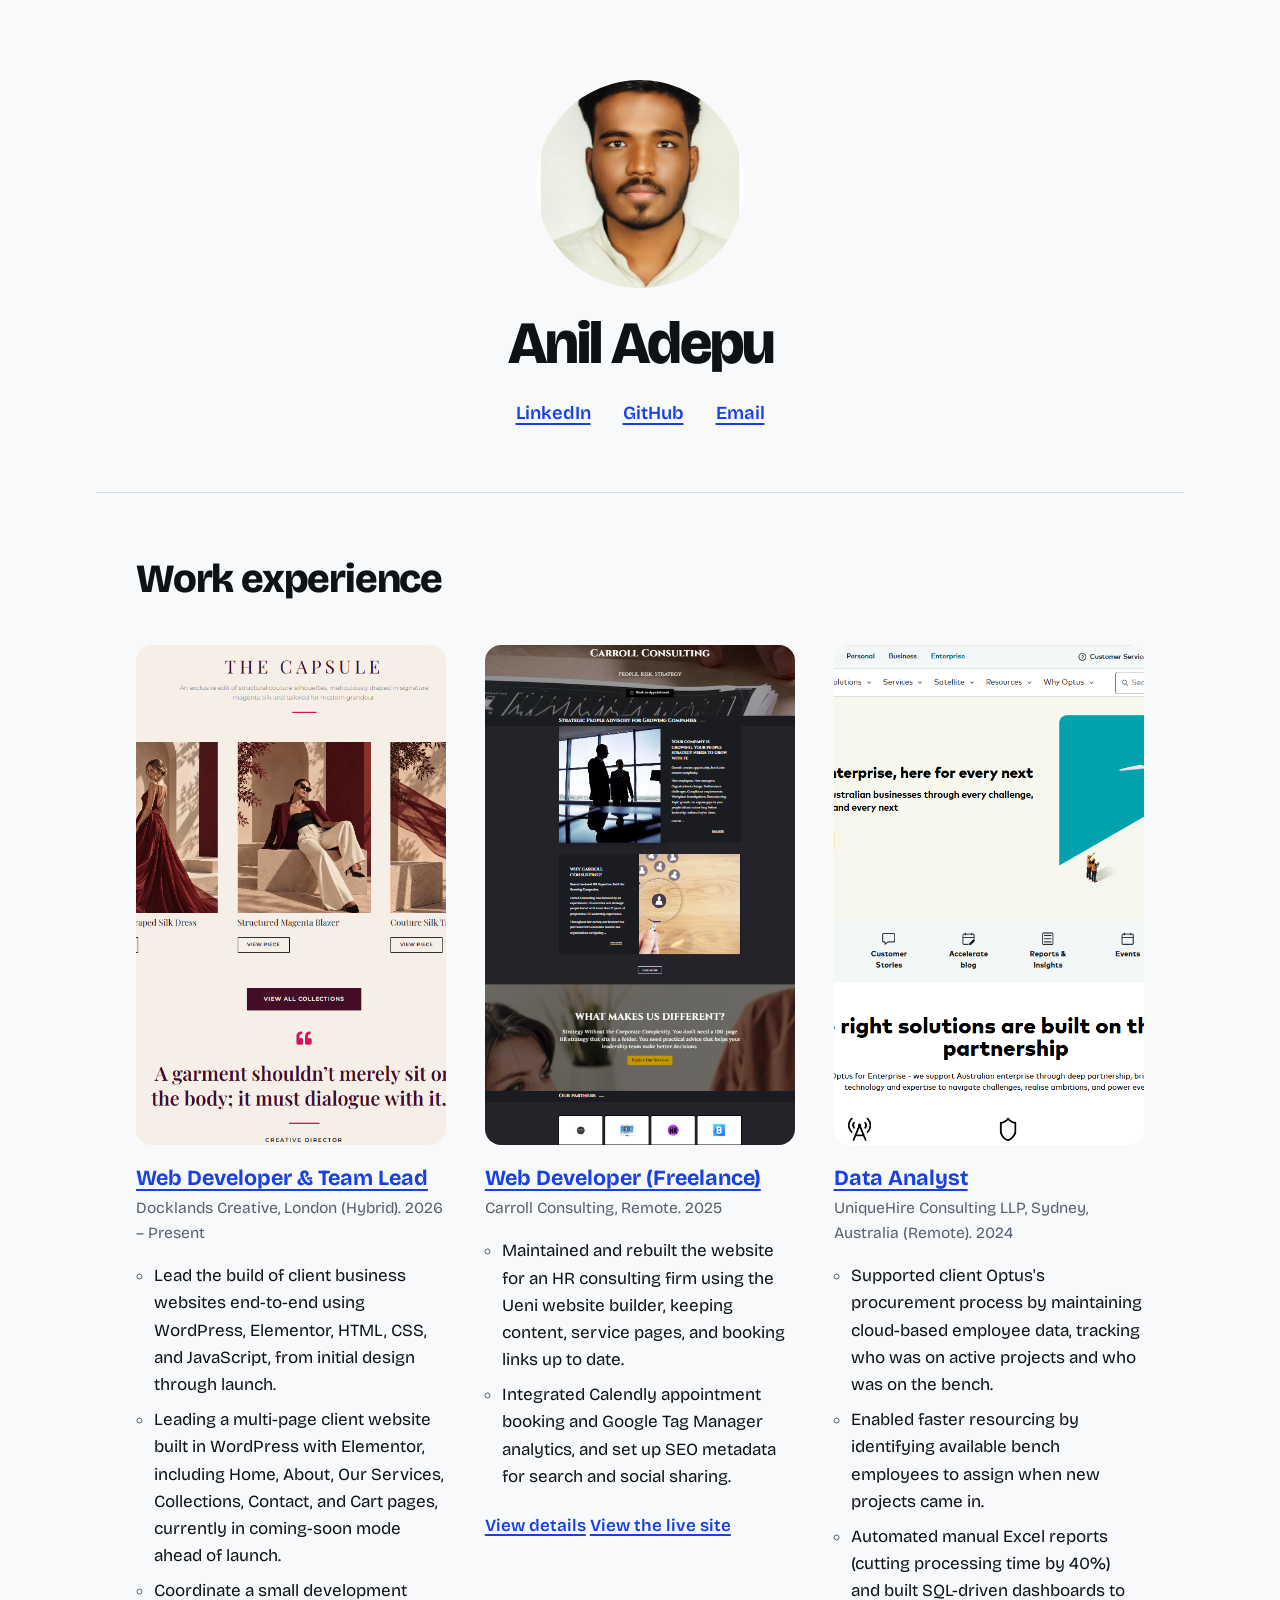
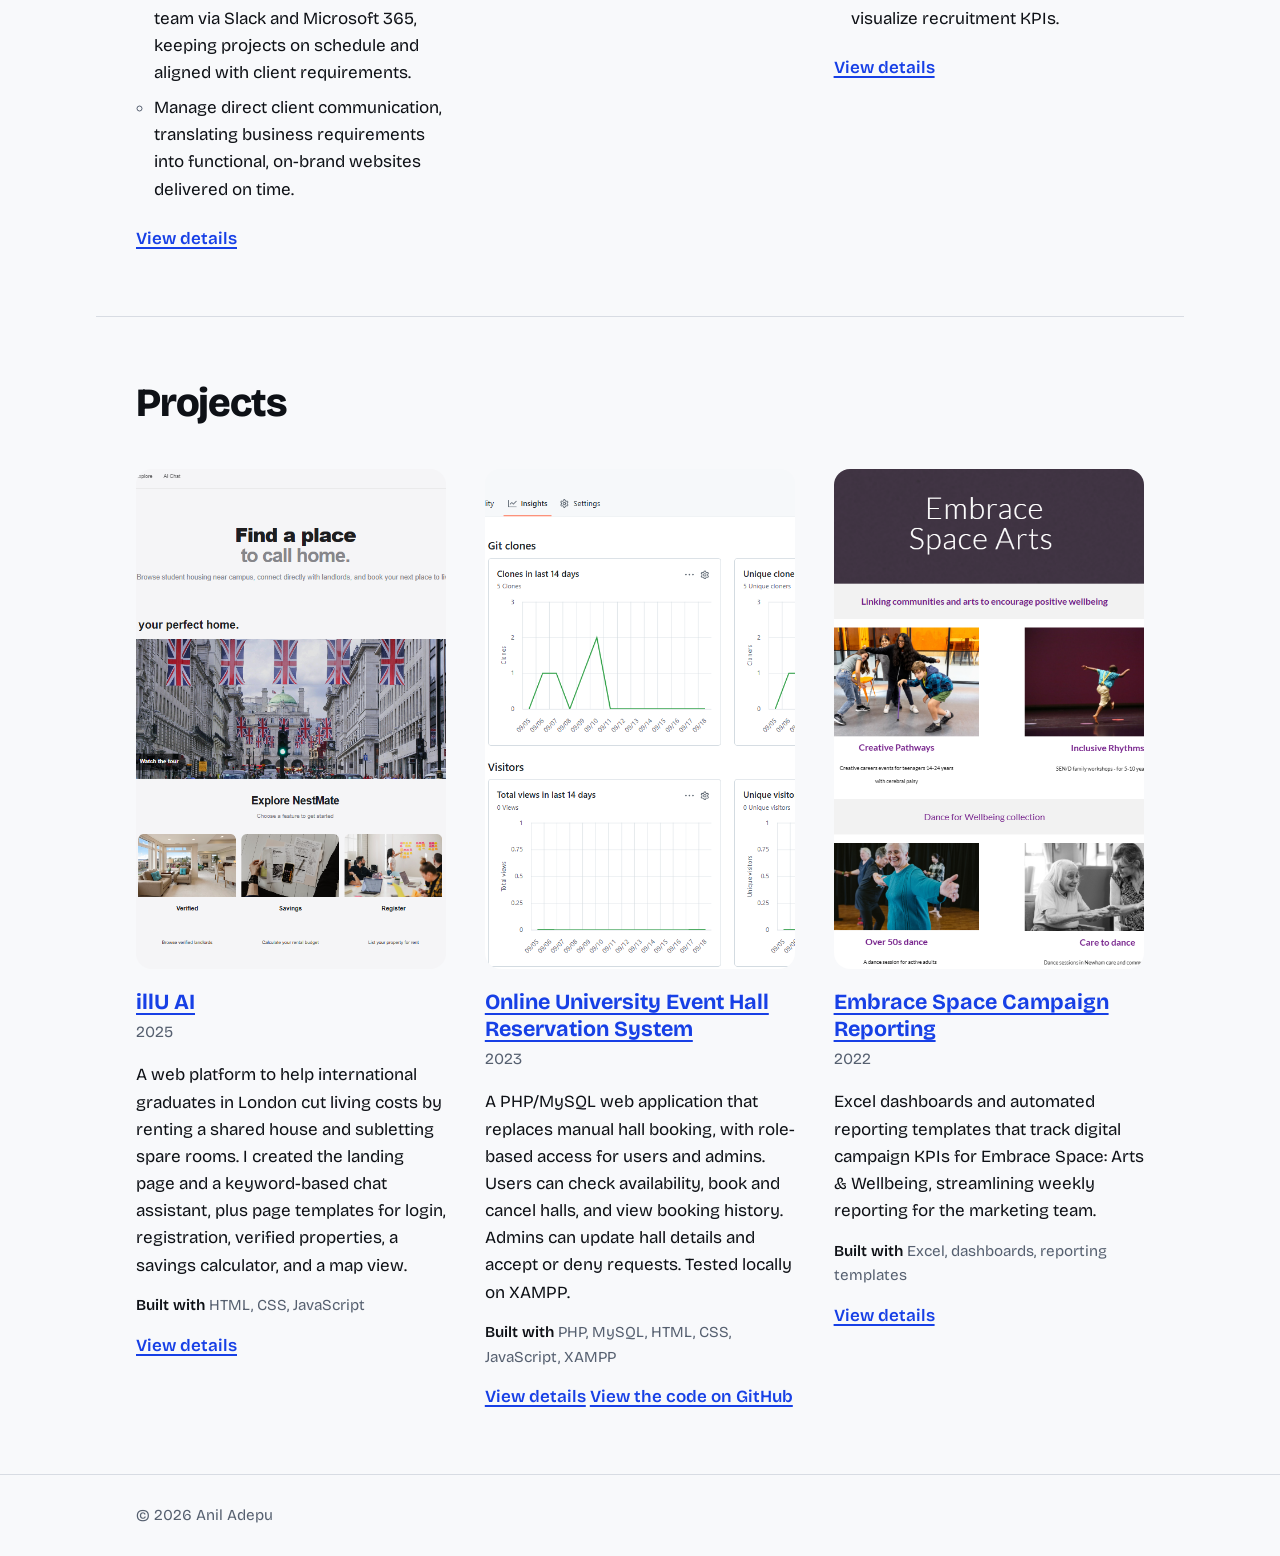
==== commit 3591c6fe: "Update index.html" ====
--- a/index.html
+++ b/index.html
@@ -25,14 +25,14 @@
 
   <main>
 
-    <!-- 3. WORK EXPERIENCE: three images with three descriptions -->
+    <!-- 3. WORK EXPERIENCE: each card links to its own page -->
     <section class="section wrap" id="work" aria-labelledby="work-heading">
       <h2 id="work-heading">Work experience</h2>
       <ul class="items">
 
         <li class="item">
-          <img src="images/work-docklands.jpg.png" width="800" height="400" alt="Docklands Creative client website project" loading="lazy">
-          <h3>Web Developer &amp; Team Lead</h3>
+          <a class="img-link" href="work-docklands.html" tabindex="-1" aria-hidden="true"><img src="images/work-docklands.jpg.png" width="800" height="500" alt="Docklands Creative client website project" loading="lazy"></a>
+          <h3><a href="work-docklands.html">Web Developer &amp; Team Lead</a></h3>
           <p class="meta">Docklands Creative, London (Hybrid). 2026 – Present</p>
           <ul>
             <li>Lead the build of client business websites end-to-end using WordPress, Elementor, HTML, CSS, and JavaScript, from initial design through launch.</li>
@@ -40,61 +40,79 @@
             <li>Coordinate a small development team via Slack and Microsoft 365, keeping projects on schedule and aligned with client requirements.</li>
             <li>Manage direct client communication, translating business requirements into functional, on-brand websites delivered on time.</li>
           </ul>
+          <div class="links">
+            <a class="link" href="work-docklands.html">View details</a>
+          </div>
         </li>
 
         <li class="item">
-          <img src="images/work-carroll.jpg.png" width="800" height="400" alt="Carroll Consulting website" loading="lazy">
-          <h3>Web Developer (Freelance)</h3>
+          <a class="img-link" href="work-carroll.html" tabindex="-1" aria-hidden="true"><img src="images/work-carroll.jpg.png" width="800" height="500" alt="Carroll Consulting website" loading="lazy"></a>
+          <h3><a href="work-carroll.html">Web Developer (Freelance)</a></h3>
           <p class="meta">Carroll Consulting, Remote. 2025</p>
           <ul>
             <li>Maintained and rebuilt the website for an HR consulting firm using the Ueni website builder, keeping content, service pages, and booking links up to date.</li>
             <li>Integrated Calendly appointment booking and Google Tag Manager analytics, and set up SEO metadata for search and social sharing.</li>
           </ul>
-          <a class="link" href="https://carrollconsulting.services/" target="_blank" rel="noopener noreferrer">View the live site</a>
+          <div class="links">
+            <a class="link" href="work-carroll.html">View details</a>
+            <a class="link" href="https://carrollconsulting.services/" target="_blank" rel="noopener noreferrer">View the live site</a>
+          </div>
         </li>
 
         <li class="item">
-          <img src="images/work-uniquehire.jpg.png" width="800" height="400" alt="UniqueHire Consulting data analyst work" loading="lazy">
-          <h3>Data Analyst</h3>
+          <a class="img-link" href="work-uniquehire.html" tabindex="-1" aria-hidden="true"><img src="images/work-uniquehire.jpg.png" width="800" height="500" alt="UniqueHire Consulting data analyst work" loading="lazy"></a>
+          <h3><a href="work-uniquehire.html">Data Analyst</a></h3>
           <p class="meta">UniqueHire Consulting LLP, Sydney, Australia (Remote). 2024</p>
           <ul>
             <li>Supported client Optus's procurement process by maintaining cloud-based employee data, tracking who was on active projects and who was on the bench.</li>
             <li>Enabled faster resourcing by identifying available bench employees to assign when new projects came in.</li>
             <li>Automated manual Excel reports (cutting processing time by 40%) and built SQL-driven dashboards to visualize recruitment KPIs.</li>
           </ul>
+          <div class="links">
+            <a class="link" href="work-uniquehire.html">View details</a>
+          </div>
         </li>
 
       </ul>
     </section>
 
-    <!-- 4. PROJECTS: same idea, three images with three descriptions -->
+    <!-- 4. PROJECTS: each card links to its own page -->
     <section class="section wrap" id="projects" aria-labelledby="projects-heading">
       <h2 id="projects-heading">Projects</h2>
       <ul class="items">
 
         <li class="item">
-          <img src="images/project-illu-ai.jpg.png" width="800" height="400" alt="illU AI web platform" loading="lazy">
-          <h3>illU AI</h3>
+          <a class="img-link" href="project-illu-ai.html" tabindex="-1" aria-hidden="true"><img src="images/project-illu-ai.jpg.png" width="800" height="500" alt="illU AI web platform" loading="lazy"></a>
+          <h3><a href="project-illu-ai.html">illU AI</a></h3>
           <p class="meta">2025</p>
           <p class="desc">A web platform to help international graduates in London cut living costs by renting a shared house and subletting spare rooms. I created the landing page and a keyword-based chat assistant, plus page templates for login, registration, verified properties, a savings calculator, and a map view.</p>
           <p class="stack"><b>Built with</b> HTML, CSS, JavaScript</p>
+          <div class="links">
+            <a class="link" href="project-illu-ai.html">View details</a>
+          </div>
         </li>
 
         <li class="item">
-          <img src="images/project-hall-reservation.jpg.png" width="800" height="400" alt="Online University Event Hall Reservation System" loading="lazy">
-          <h3>Online University Event Hall Reservation System</h3>
+          <a class="img-link" href="project-hall-reservation.html" tabindex="-1" aria-hidden="true"><img src="images/project-hall-reservation.jpg.png" width="800" height="500" alt="Online University Event Hall Reservation System" loading="lazy"></a>
+          <h3><a href="project-hall-reservation.html">Online University Event Hall Reservation System</a></h3>
           <p class="meta">2023</p>
           <p class="desc">A PHP/MySQL web application that replaces manual hall booking, with role-based access for users and admins. Users can check availability, book and cancel halls, and view booking history. Admins can update hall details and accept or deny requests. Tested locally on XAMPP.</p>
           <p class="stack"><b>Built with</b> PHP, MySQL, HTML, CSS, JavaScript, XAMPP</p>
-          <a class="link" href="https://github.com/Anil358i/Online-Uni-Event-Hall-Reservation-System" target="_blank" rel="noopener noreferrer">View the code on GitHub</a>
+          <div class="links">
+            <a class="link" href="project-hall-reservation.html">View details</a>
+            <a class="link" href="https://github.com/Anil358i/Online-Uni-Event-Hall-Reservation-System" target="_blank" rel="noopener noreferrer">View the code on GitHub</a>
+          </div>
         </li>
 
         <li class="item">
-          <img src="images/project-embrace-space.jpg.png" width="800" height="400" alt="Embrace Space campaign reporting dashboard" loading="lazy">
-          <h3>Embrace Space Campaign Reporting</h3>
+          <a class="img-link" href="project-embrace-space.html" tabindex="-1" aria-hidden="true"><img src="images/project-embrace-space.jpg.png" width="800" height="500" alt="Embrace Space campaign reporting dashboard" loading="lazy"></a>
+          <h3><a href="project-embrace-space.html">Embrace Space Campaign Reporting</a></h3>
           <p class="meta">2022</p>
           <p class="desc">Excel dashboards and automated reporting templates that track digital campaign KPIs for Embrace Space: Arts &amp; Wellbeing, streamlining weekly reporting for the marketing team.</p>
           <p class="stack"><b>Built with</b> Excel, dashboards, reporting templates</p>
+          <div class="links">
+            <a class="link" href="project-embrace-space.html">View details</a>
+          </div>
         </li>
 
       </ul>
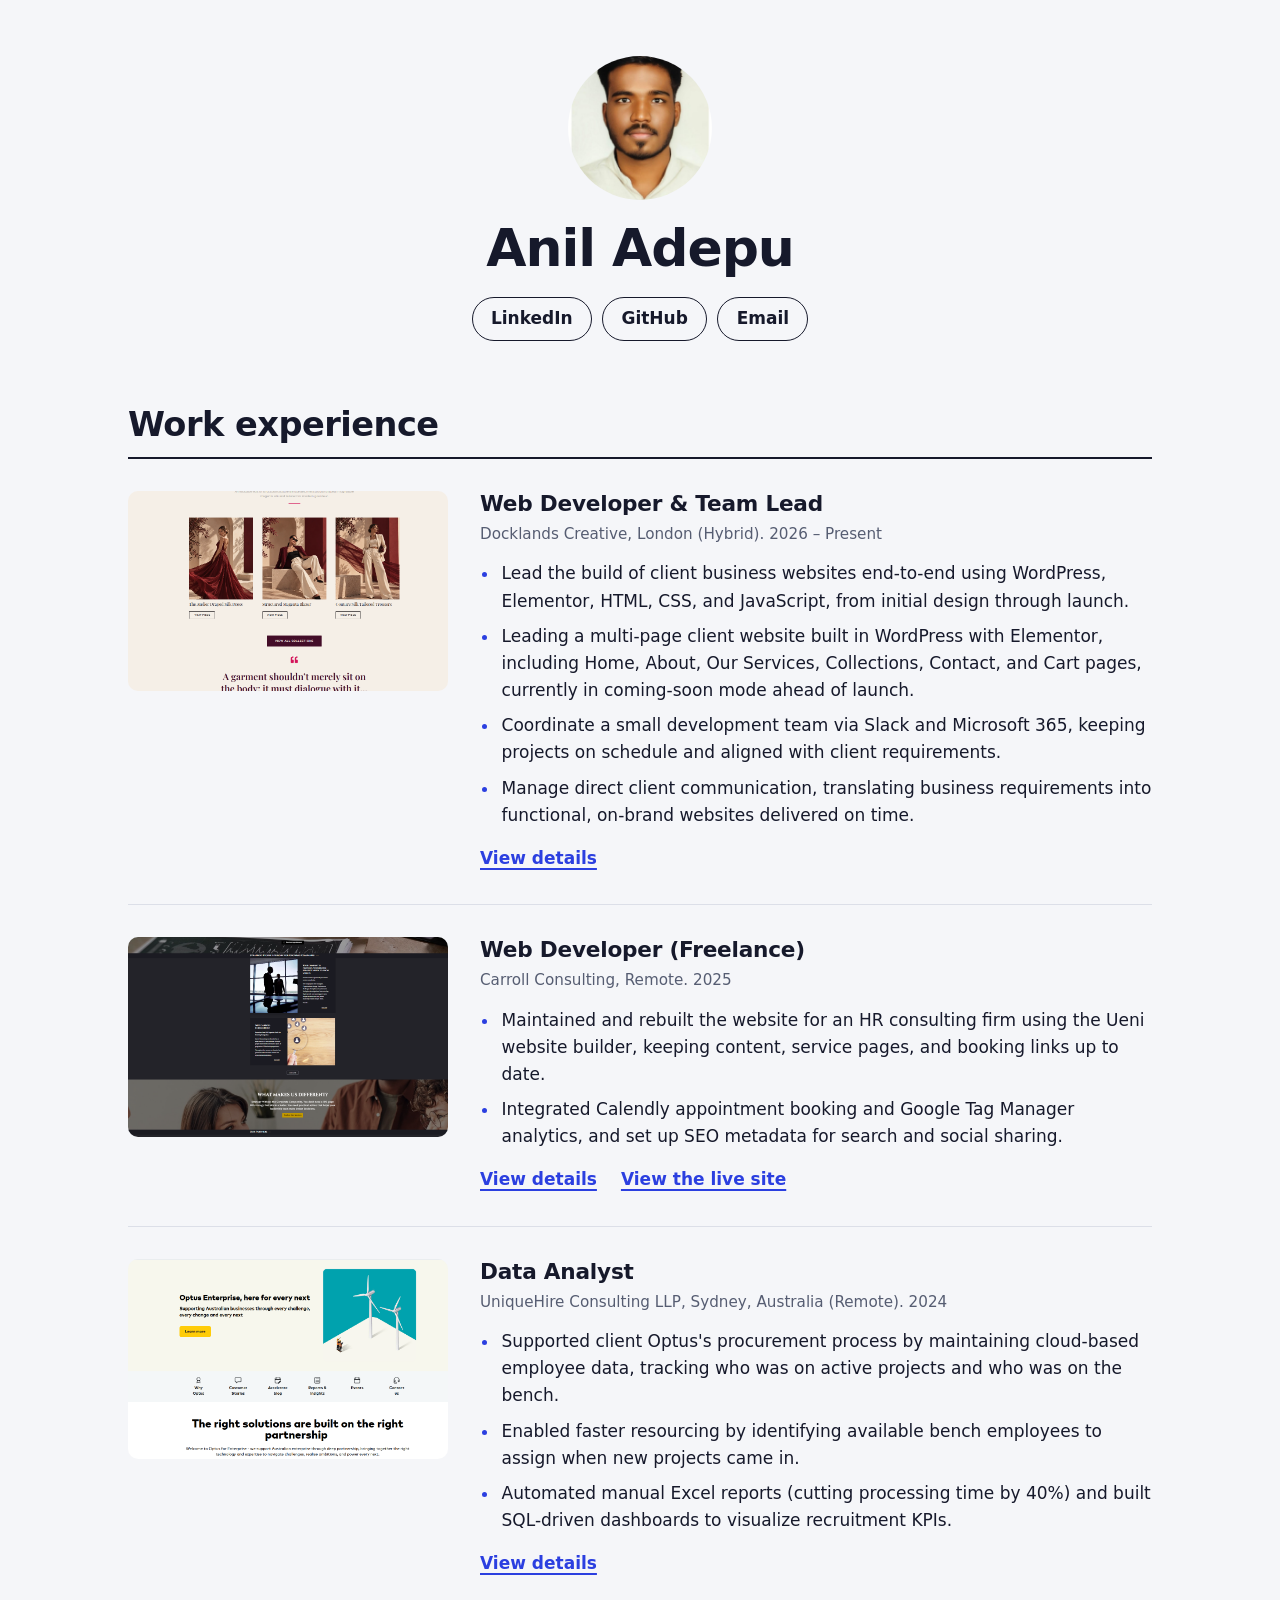
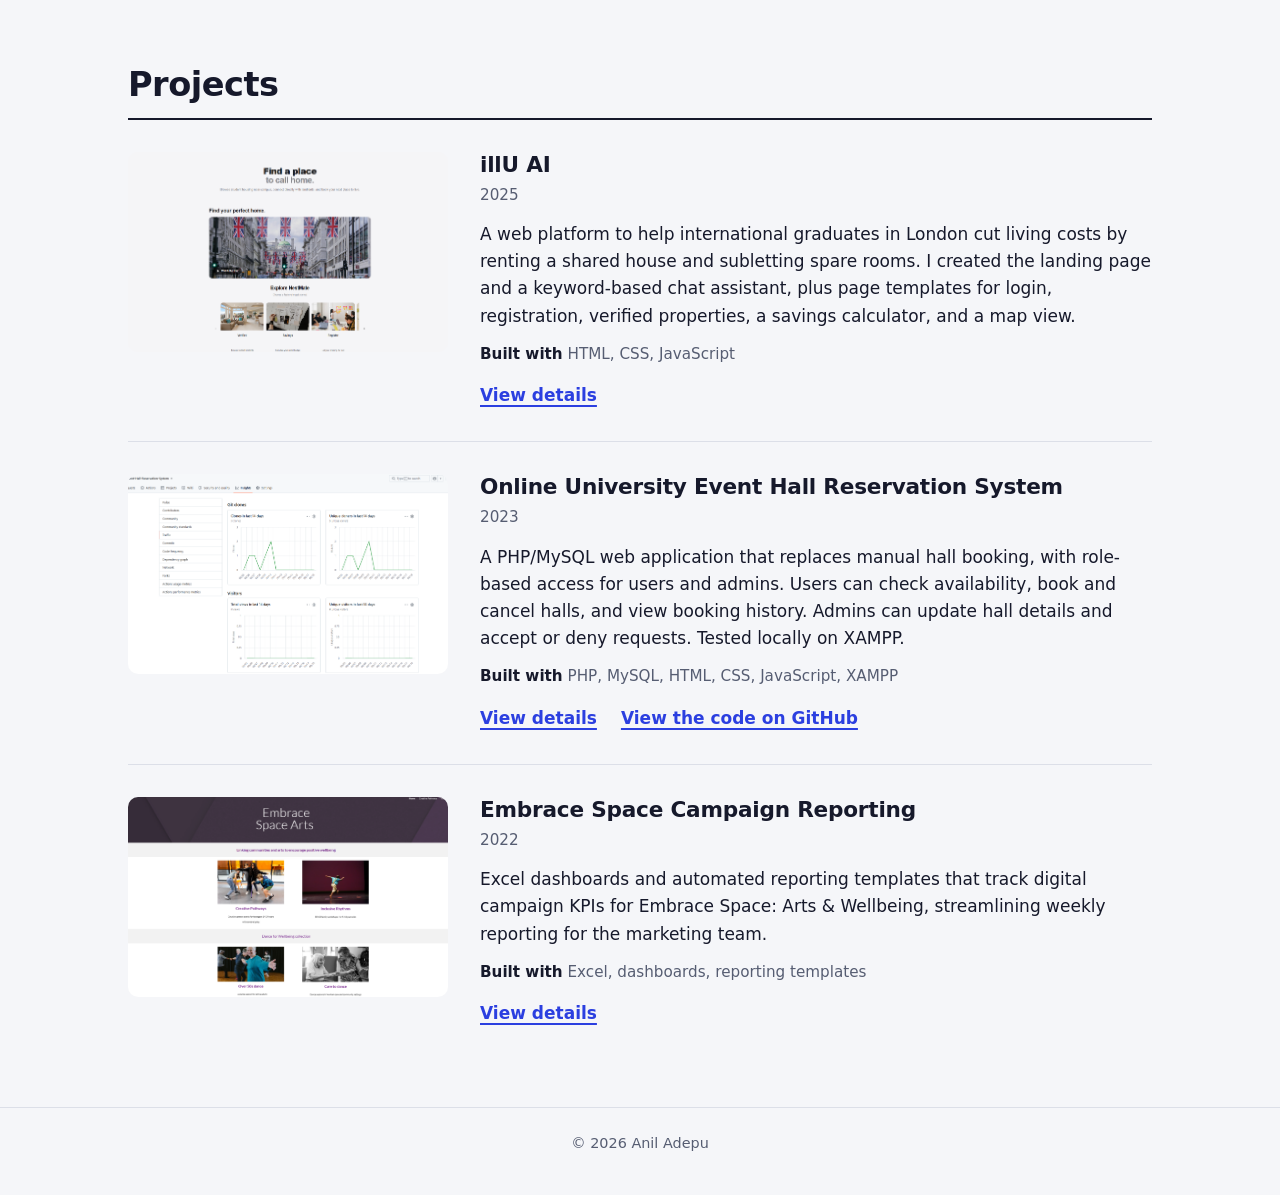
==== commit 989efd3d: "Update index.html" ====
--- a/index.html
+++ b/index.html
@@ -5,9 +5,6 @@
   <meta name="viewport" content="width=device-width, initial-scale=1">
   <title>Anil Adepu | Web Developer, London</title>
   <meta name="description" content="Anil Adepu is a London-based web developer working with WordPress, Elementor, HTML, CSS, JavaScript, PHP/MySQL and SQL. See his work experience and projects.">
-  <link rel="preconnect" href="https://fonts.googleapis.com">
-  <link rel="preconnect" href="https://fonts.gstatic.com" crossorigin>
-  <link href="https://fonts.googleapis.com/css2?family=Bricolage+Grotesque:opsz,wght@12..96,400..800&display=swap" rel="stylesheet">
   <link rel="stylesheet" href="style.css">
 </head>
 <body>
@@ -25,93 +22,105 @@
 
   <main>
 
-    <!-- 3. WORK EXPERIENCE: each card links to its own page -->
+    <!-- 3. WORK EXPERIENCE: each entry links to its own page -->
     <section class="section wrap" id="work" aria-labelledby="work-heading">
       <h2 id="work-heading">Work experience</h2>
       <ul class="items">
 
         <li class="item">
           <a class="img-link" href="work-docklands.html" tabindex="-1" aria-hidden="true"><img src="images/work-docklands.jpg.png" width="800" height="500" alt="Docklands Creative client website project" loading="lazy"></a>
-          <h3><a href="work-docklands.html">Web Developer &amp; Team Lead</a></h3>
-          <p class="meta">Docklands Creative, London (Hybrid). 2026 – Present</p>
-          <ul>
-            <li>Lead the build of client business websites end-to-end using WordPress, Elementor, HTML, CSS, and JavaScript, from initial design through launch.</li>
-            <li>Leading a multi-page client website built in WordPress with Elementor, including Home, About, Our Services, Collections, Contact, and Cart pages, currently in coming-soon mode ahead of launch.</li>
-            <li>Coordinate a small development team via Slack and Microsoft 365, keeping projects on schedule and aligned with client requirements.</li>
-            <li>Manage direct client communication, translating business requirements into functional, on-brand websites delivered on time.</li>
-          </ul>
-          <div class="links">
-            <a class="link" href="work-docklands.html">View details</a>
+          <div class="item-body">
+            <h3><a href="work-docklands.html">Web Developer &amp; Team Lead</a></h3>
+            <p class="meta">Docklands Creative, London (Hybrid). 2026 – Present</p>
+            <ul class="points">
+              <li>Lead the build of client business websites end-to-end using WordPress, Elementor, HTML, CSS, and JavaScript, from initial design through launch.</li>
+              <li>Leading a multi-page client website built in WordPress with Elementor, including Home, About, Our Services, Collections, Contact, and Cart pages, currently in coming-soon mode ahead of launch.</li>
+              <li>Coordinate a small development team via Slack and Microsoft 365, keeping projects on schedule and aligned with client requirements.</li>
+              <li>Manage direct client communication, translating business requirements into functional, on-brand websites delivered on time.</li>
+            </ul>
+            <div class="links">
+              <a class="link" href="work-docklands.html">View details</a>
+            </div>
           </div>
         </li>
 
         <li class="item">
           <a class="img-link" href="work-carroll.html" tabindex="-1" aria-hidden="true"><img src="images/work-carroll.jpg.png" width="800" height="500" alt="Carroll Consulting website" loading="lazy"></a>
-          <h3><a href="work-carroll.html">Web Developer (Freelance)</a></h3>
-          <p class="meta">Carroll Consulting, Remote. 2025</p>
-          <ul>
-            <li>Maintained and rebuilt the website for an HR consulting firm using the Ueni website builder, keeping content, service pages, and booking links up to date.</li>
-            <li>Integrated Calendly appointment booking and Google Tag Manager analytics, and set up SEO metadata for search and social sharing.</li>
-          </ul>
-          <div class="links">
-            <a class="link" href="work-carroll.html">View details</a>
-            <a class="link" href="https://carrollconsulting.services/" target="_blank" rel="noopener noreferrer">View the live site</a>
+          <div class="item-body">
+            <h3><a href="work-carroll.html">Web Developer (Freelance)</a></h3>
+            <p class="meta">Carroll Consulting, Remote. 2025</p>
+            <ul class="points">
+              <li>Maintained and rebuilt the website for an HR consulting firm using the Ueni website builder, keeping content, service pages, and booking links up to date.</li>
+              <li>Integrated Calendly appointment booking and Google Tag Manager analytics, and set up SEO metadata for search and social sharing.</li>
+            </ul>
+            <div class="links">
+              <a class="link" href="work-carroll.html">View details</a>
+              <a class="link" href="https://carrollconsulting.services/" target="_blank" rel="noopener noreferrer">View the live site</a>
+            </div>
           </div>
         </li>
 
         <li class="item">
           <a class="img-link" href="work-uniquehire.html" tabindex="-1" aria-hidden="true"><img src="images/work-uniquehire.jpg.png" width="800" height="500" alt="UniqueHire Consulting data analyst work" loading="lazy"></a>
-          <h3><a href="work-uniquehire.html">Data Analyst</a></h3>
-          <p class="meta">UniqueHire Consulting LLP, Sydney, Australia (Remote). 2024</p>
-          <ul>
-            <li>Supported client Optus's procurement process by maintaining cloud-based employee data, tracking who was on active projects and who was on the bench.</li>
-            <li>Enabled faster resourcing by identifying available bench employees to assign when new projects came in.</li>
-            <li>Automated manual Excel reports (cutting processing time by 40%) and built SQL-driven dashboards to visualize recruitment KPIs.</li>
-          </ul>
-          <div class="links">
-            <a class="link" href="work-uniquehire.html">View details</a>
+          <div class="item-body">
+            <h3><a href="work-uniquehire.html">Data Analyst</a></h3>
+            <p class="meta">UniqueHire Consulting LLP, Sydney, Australia (Remote). 2024</p>
+            <ul class="points">
+              <li>Supported client Optus's procurement process by maintaining cloud-based employee data, tracking who was on active projects and who was on the bench.</li>
+              <li>Enabled faster resourcing by identifying available bench employees to assign when new projects came in.</li>
+              <li>Automated manual Excel reports (cutting processing time by 40%) and built SQL-driven dashboards to visualize recruitment KPIs.</li>
+            </ul>
+            <div class="links">
+              <a class="link" href="work-uniquehire.html">View details</a>
+            </div>
           </div>
         </li>
 
       </ul>
     </section>
 
-    <!-- 4. PROJECTS: each card links to its own page -->
+    <!-- 4. PROJECTS: each entry links to its own page -->
     <section class="section wrap" id="projects" aria-labelledby="projects-heading">
       <h2 id="projects-heading">Projects</h2>
       <ul class="items">
 
         <li class="item">
           <a class="img-link" href="project-illu-ai.html" tabindex="-1" aria-hidden="true"><img src="images/project-illu-ai.jpg.png" width="800" height="500" alt="illU AI web platform" loading="lazy"></a>
-          <h3><a href="project-illu-ai.html">illU AI</a></h3>
-          <p class="meta">2025</p>
-          <p class="desc">A web platform to help international graduates in London cut living costs by renting a shared house and subletting spare rooms. I created the landing page and a keyword-based chat assistant, plus page templates for login, registration, verified properties, a savings calculator, and a map view.</p>
-          <p class="stack"><b>Built with</b> HTML, CSS, JavaScript</p>
-          <div class="links">
-            <a class="link" href="project-illu-ai.html">View details</a>
+          <div class="item-body">
+            <h3><a href="project-illu-ai.html">illU AI</a></h3>
+            <p class="meta">2025</p>
+            <p class="desc">A web platform to help international graduates in London cut living costs by renting a shared house and subletting spare rooms. I created the landing page and a keyword-based chat assistant, plus page templates for login, registration, verified properties, a savings calculator, and a map view.</p>
+            <p class="stack"><b>Built with</b> HTML, CSS, JavaScript</p>
+            <div class="links">
+              <a class="link" href="project-illu-ai.html">View details</a>
+            </div>
           </div>
         </li>
 
         <li class="item">
           <a class="img-link" href="project-hall-reservation.html" tabindex="-1" aria-hidden="true"><img src="images/project-hall-reservation.jpg.png" width="800" height="500" alt="Online University Event Hall Reservation System" loading="lazy"></a>
-          <h3><a href="project-hall-reservation.html">Online University Event Hall Reservation System</a></h3>
-          <p class="meta">2023</p>
-          <p class="desc">A PHP/MySQL web application that replaces manual hall booking, with role-based access for users and admins. Users can check availability, book and cancel halls, and view booking history. Admins can update hall details and accept or deny requests. Tested locally on XAMPP.</p>
-          <p class="stack"><b>Built with</b> PHP, MySQL, HTML, CSS, JavaScript, XAMPP</p>
-          <div class="links">
-            <a class="link" href="project-hall-reservation.html">View details</a>
-            <a class="link" href="https://github.com/Anil358i/Online-Uni-Event-Hall-Reservation-System" target="_blank" rel="noopener noreferrer">View the code on GitHub</a>
+          <div class="item-body">
+            <h3><a href="project-hall-reservation.html">Online University Event Hall Reservation System</a></h3>
+            <p class="meta">2023</p>
+            <p class="desc">A PHP/MySQL web application that replaces manual hall booking, with role-based access for users and admins. Users can check availability, book and cancel halls, and view booking history. Admins can update hall details and accept or deny requests. Tested locally on XAMPP.</p>
+            <p class="stack"><b>Built with</b> PHP, MySQL, HTML, CSS, JavaScript, XAMPP</p>
+            <div class="links">
+              <a class="link" href="project-hall-reservation.html">View details</a>
+              <a class="link" href="https://github.com/Anil358i/Online-Uni-Event-Hall-Reservation-System" target="_blank" rel="noopener noreferrer">View the code on GitHub</a>
+            </div>
           </div>
         </li>
 
         <li class="item">
           <a class="img-link" href="project-embrace-space.html" tabindex="-1" aria-hidden="true"><img src="images/project-embrace-space.jpg.png" width="800" height="500" alt="Embrace Space campaign reporting dashboard" loading="lazy"></a>
-          <h3><a href="project-embrace-space.html">Embrace Space Campaign Reporting</a></h3>
-          <p class="meta">2022</p>
-          <p class="desc">Excel dashboards and automated reporting templates that track digital campaign KPIs for Embrace Space: Arts &amp; Wellbeing, streamlining weekly reporting for the marketing team.</p>
-          <p class="stack"><b>Built with</b> Excel, dashboards, reporting templates</p>
-          <div class="links">
-            <a class="link" href="project-embrace-space.html">View details</a>
+          <div class="item-body">
+            <h3><a href="project-embrace-space.html">Embrace Space Campaign Reporting</a></h3>
+            <p class="meta">2022</p>
+            <p class="desc">Excel dashboards and automated reporting templates that track digital campaign KPIs for Embrace Space: Arts &amp; Wellbeing, streamlining weekly reporting for the marketing team.</p>
+            <p class="stack"><b>Built with</b> Excel, dashboards, reporting templates</p>
+            <div class="links">
+              <a class="link" href="project-embrace-space.html">View details</a>
+            </div>
           </div>
         </li>
 
--- a/style.css
+++ b/style.css
@@ -1,211 +1,291 @@
-/* ============================================================
-   Anil Adepu portfolio - style.css
-   Colours are set once in :root. Change them here to restyle the page.
-   ============================================================ */
+/* ==========================================================
+   Anil Adepu portfolio
+   Layout: centred profile header, then left-aligned rows.
+   Every work/project entry is the same two-column row:
+   image on the left, text on the right, links pinned below.
+   ========================================================== */
 
 :root {
-  --bg: #F8F9FB;
-  --panel: #E6EAF1;
-  --ink: #0E1116;
-  --muted: #566070;
-  --rule: #D8DCE3;
-  --link: #1740E6;
-  --shadow: 0 14px 30px rgba(14, 17, 22, 0.18);
-  --img-radius: 16px;      /* how round the image corners are */
-  --img-ratio: 16 / 10;    /* image shape: wider number first = wider rectangle */
-  color-scheme: light;
-}
-
-/* Dark mode follows the visitor's device setting */
-@media (prefers-color-scheme: dark) {
-  :root {
-    --bg: #0C0F14;
-    --panel: #1A202A;
-    --ink: #E9ECF1;
-    --muted: #9AA4B2;
-    --rule: #252B35;
-    --link: #8FAAFF;
-    --shadow: 0 14px 30px rgba(0, 0, 0, 0.55);
-    color-scheme: dark;
-  }
-}
-
-*, *::before, *::after { box-sizing: border-box; }
-
-html { scroll-behavior: smooth; }
-@media (prefers-reduced-motion: reduce) { html { scroll-behavior: auto; } }
+  --bg: #f5f6f9;
+  --ink: #16192b;
+  --muted: #565d72;
+  --line: #dcdfe8;
+  --placeholder: #e4e7ef;
+  --accent: #2b3fe0;
+
+  --font: "Bricolage Grotesque", system-ui, -apple-system, "Segoe UI", Roboto, sans-serif;
+
+  --img-col: 20rem;      /* width of the image column */
+  --col-gap: 2rem;       /* gap between image and text */
+  --measure: 65ch;       /* keeps text lines readable */
+}
+
+*,
+*::before,
+*::after {
+  box-sizing: border-box;
+}
+
+html {
+  -webkit-text-size-adjust: 100%;
+}
 
 body {
   margin: 0;
   background: var(--bg);
   color: var(--ink);
-  font-family: "Bricolage Grotesque", system-ui, -apple-system, "Segoe UI", Roboto, sans-serif;
+  font-family: var(--font);
   font-size: 1.0625rem;
   line-height: 1.6;
-  font-variation-settings: "opsz" 14;
-  -webkit-font-smoothing: antialiased;
-}
+}
+
+img {
+  display: block;
+  max-width: 100%;
+}
+
+a {
+  color: inherit;
+}
+
+a:focus-visible {
+  outline: 3px solid var(--accent);
+  outline-offset: 3px;
+  border-radius: 3px;
+}
+
+/* ---------- Page width ---------- */
 
 .wrap {
+  width: 100%;
   max-width: 68rem;
   margin-inline: auto;
-  padding-inline: clamp(1.25rem, 4vw, 2.5rem);
-}
-
-a {
-  color: var(--link);
-  text-decoration: underline;
-  text-decoration-thickness: 1.5px;
-  text-underline-offset: 0.2em;
-}
-a:hover { text-decoration-thickness: 3px; }
-a:focus-visible { outline: 3px solid var(--link); outline-offset: 3px; border-radius: 2px; }
-
-/* ---------- 1. Picture and 2. Three links ---------- */
+  padding-inline: clamp(1rem, 4vw, 2rem);
+}
+
+/* ---------- Profile header ---------- */
 
 .profile {
+  display: flex;
+  flex-direction: column;
+  align-items: center;
   text-align: center;
-  padding-block: clamp(2.5rem, 7vw, 5rem) clamp(2.5rem, 6vw, 4rem);
+  padding-block: 3.5rem 1.5rem;
 }
 
 .profile-photo {
-  display: block;
-  width: clamp(9rem, 26vw, 13rem);
-  height: clamp(9rem, 26vw, 13rem);
-  margin-inline: auto;
+  width: 9rem;
+  height: 9rem;
   border-radius: 50%;
   object-fit: cover;
-  background: var(--panel);
-  transition: transform 0.25s ease, box-shadow 0.25s ease;
+  background: var(--placeholder);
 }
 
 .profile h1 {
-  margin: 1.5rem 0 0;
-  font-size: clamp(2.25rem, 7vw, 3.75rem);
-  line-height: 1.05;
-  letter-spacing: -0.035em;
-  font-weight: 800;
-  font-variation-settings: "opsz" 96;
+  margin: 1.25rem 0 0;
+  font-size: clamp(2.25rem, 6vw, 3.25rem);
+  font-weight: 700;
+  line-height: 1.1;
+  letter-spacing: -0.02em;
 }
 
 .profile-links {
   display: flex;
+  flex-wrap: wrap;
   justify-content: center;
-  flex-wrap: wrap;
-  gap: 0.5rem 2rem;
-  margin: 1.5rem 0 0;
+  gap: 0.625rem;
+  margin: 1.25rem 0 0;
   padding: 0;
   list-style: none;
-  font-size: 1.15rem;
+}
+
+.profile-links a {
+  display: inline-block;
+  padding: 0.45rem 1.15rem;
+  border: 1.5px solid var(--ink);
+  border-radius: 999px;
   font-weight: 600;
-}
-
-/* ---------- 3. Work experience and 4. Projects ---------- */
+  text-decoration: none;
+  transition: background-color 0.15s, color 0.15s;
+}
+
+.profile-links a:hover {
+  background: var(--ink);
+  color: var(--bg);
+}
+
+/* ---------- Sections ---------- */
 
 .section {
-  padding-block: clamp(2.5rem, 6vw, 4rem);
-  border-top: 1px solid var(--rule);
-}
-
-.section > h2 {
-  margin: 0 0 clamp(1.75rem, 4vw, 2.75rem);
-  font-size: clamp(1.75rem, 4.5vw, 2.5rem);
-  line-height: 1.1;
-  letter-spacing: -0.03em;
-  font-weight: 800;
-  font-variation-settings: "opsz" 48;
-}
-
-/* Three items per row on wide screens, two on tablets, one on phones */
+  padding-block: 2.5rem 1rem;
+}
+
+.section h2 {
+  margin: 0;
+  padding-bottom: 0.75rem;
+  border-bottom: 2px solid var(--ink);
+  font-size: clamp(1.6rem, 3.5vw, 2.1rem);
+  font-weight: 700;
+  letter-spacing: -0.015em;
+  line-height: 1.2;
+}
+
+/* ---------- Entry list (work + projects) ---------- */
+
 .items {
-  display: grid;
-  grid-template-columns: repeat(auto-fit, minmax(17.5rem, 1fr));
-  gap: clamp(2rem, 4vw, 3rem) clamp(1.5rem, 3vw, 2.5rem);
   margin: 0;
   padding: 0;
   list-style: none;
+}
+
+/* One row per entry: [image] [text] */
+.item {
+  display: grid;
+  grid-template-columns: minmax(0, var(--img-col)) minmax(0, 1fr);
+  column-gap: var(--col-gap);
   align-items: start;
-}
-
-/* Rounded rectangle images */
-.item img {
+  padding-block: 2rem;
+  border-bottom: 1px solid var(--line);
+}
+
+.item:last-child {
+  border-bottom: 0;
+}
+
+/* Same 8:5 frame for every image, whatever the source size */
+.img-link {
   display: block;
-  position: relative;
+  aspect-ratio: 8 / 5;
+  overflow: hidden;
+  border-radius: 10px;
+  background: var(--placeholder);
+}
+
+.img-link img {
   width: 100%;
-  aspect-ratio: var(--img-ratio);
+  height: 100%;
   object-fit: cover;
-  border-radius: var(--img-radius);
-  background: var(--panel);
-  transition: transform 0.25s ease, box-shadow 0.25s ease;
-}
-
-/* Pop effect when the mouse is over an image */
-@media (hover: hover) {
-  .item img:hover,
-  .profile-photo:hover {
-    z-index: 2;
-    transform: translateY(-6px) scale(1.04);
-    box-shadow: var(--shadow);
-  }
-}
-
-/* Small press effect when tapped on a phone */
-.item img:active,
-.profile-photo:active {
-  transform: scale(1.02);
-}
-
-/* No movement for visitors who have asked their device to reduce motion */
-@media (prefers-reduced-motion: reduce) {
-  .item img,
-  .profile-photo { transition: none; }
-  .item img:hover,
-  .profile-photo:hover,
-  .item img:active,
-  .profile-photo:active { transform: none; }
+}
+
+/* Text column: everything stacks from the top, left-aligned */
+.item-body {
+  display: flex;
+  flex-direction: column;
+  align-items: flex-start;
+  min-width: 0;
+  text-align: left;
+}
+
+.item-body > * {
+  max-width: var(--measure);
 }
 
 .item h3 {
-  margin: 1.25rem 0 0;
+  margin: 0;
   font-size: 1.35rem;
+  font-weight: 700;
   line-height: 1.25;
-  font-weight: 700;
-  font-variation-settings: "opsz" 24;
-}
-
-.item .meta {
+  letter-spacing: -0.01em;
+}
+
+.item h3 a {
+  text-decoration: none;
+}
+
+.item h3 a:hover {
+  text-decoration: underline;
+  text-underline-offset: 0.2em;
+}
+
+.meta {
   margin: 0.25rem 0 0;
   color: var(--muted);
-  font-size: 0.975rem;
-}
-
-.item ul {
-  margin: 1rem 0 0;
-  padding-left: 1.1rem;
-}
-.item li { margin-bottom: 0.5rem; }
-.item li::marker { color: var(--muted); }
-
-.item p.desc { margin: 1rem 0 0; }
-
-.item .stack {
-  margin: 0.9rem 0 0;
+  font-size: 0.95rem;
+}
+
+/* Bullet lists (work) */
+.points {
+  margin: 0.875rem 0 0;
+  padding-left: 1.2rem;
+  list-style: disc;
+}
+
+.points li {
+  margin: 0 0 0.5rem;
+  padding-left: 0.15rem;
+}
+
+.points li:last-child {
+  margin-bottom: 0;
+}
+
+.points li::marker {
+  color: var(--accent);
+}
+
+/* Paragraph description (projects) */
+.desc {
+  margin: 0.875rem 0 0;
+}
+
+.stack {
+  margin: 0.75rem 0 0;
   color: var(--muted);
   font-size: 0.95rem;
 }
-.item .stack b { color: var(--ink); font-weight: 600; }
-
-.item .link {
-  display: inline-block;
-  margin-top: 0.9rem;
+
+.stack b {
+  color: var(--ink);
+  font-weight: 650;
+}
+
+/* Links row, always sits directly under the content */
+.links {
+  display: flex;
+  flex-wrap: wrap;
+  gap: 0.375rem 1.5rem;
+  margin-top: 1rem;
+}
+
+.link {
+  color: var(--accent);
   font-weight: 600;
+  text-decoration: underline;
+  text-underline-offset: 0.25em;
+  text-decoration-thickness: 1.5px;
+}
+
+.link:hover {
+  text-decoration-thickness: 3px;
 }
 
 /* ---------- Footer ---------- */
 
 footer {
-  border-top: 1px solid var(--rule);
-  padding-block: 1.75rem;
+  margin-top: 2rem;
+  padding-block: 1.5rem 2.5rem;
+  border-top: 1px solid var(--line);
   color: var(--muted);
-  font-size: 0.95rem;
-}
+  font-size: 0.9rem;
+  text-align: center;
+}
+
+/* ---------- Smaller screens: image on top, text below ---------- */
+
+@media (max-width: 47.5rem) {
+  .item {
+    grid-template-columns: minmax(0, 1fr);
+    row-gap: 1.25rem;
+    padding-block: 1.75rem;
+  }
+
+  .profile {
+    padding-block: 2.5rem 1rem;
+  }
+}
+
+@media (prefers-reduced-motion: reduce) {
+  * {
+    transition: none !important;
+  }
+}
